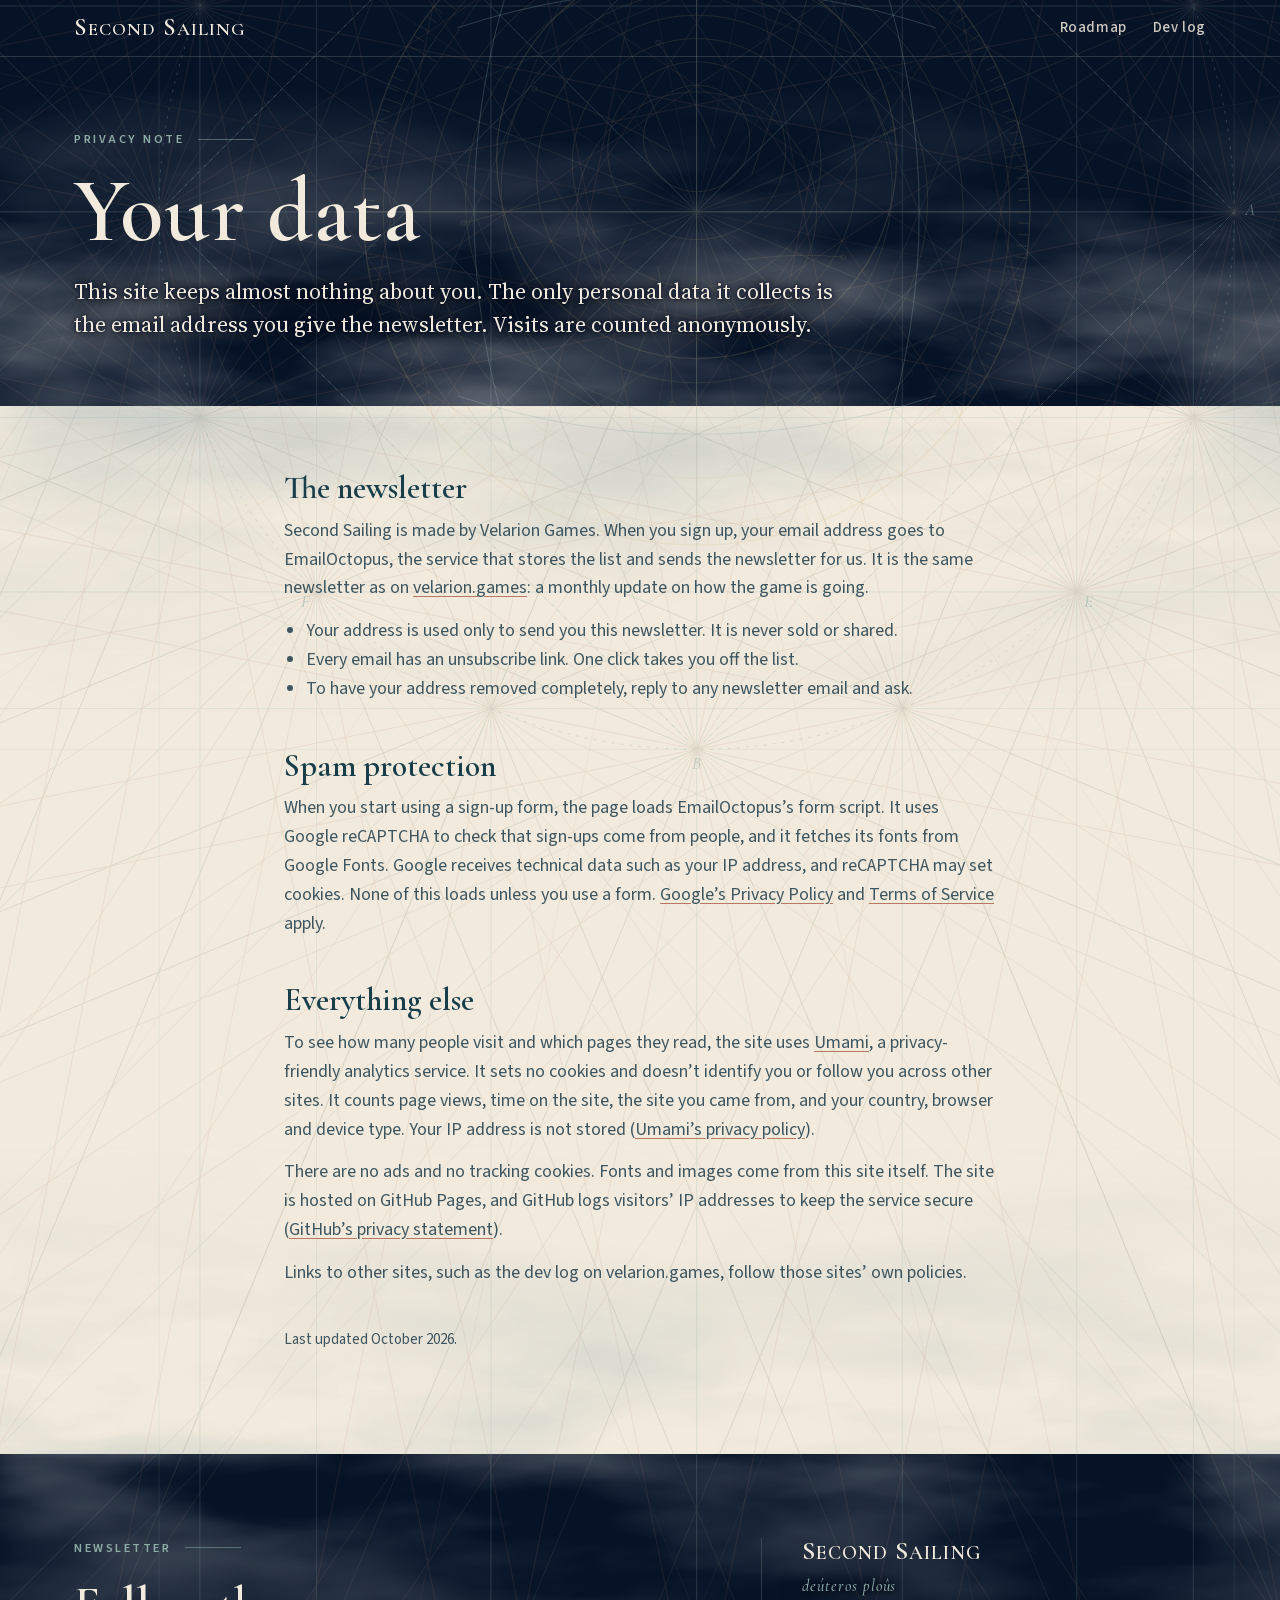
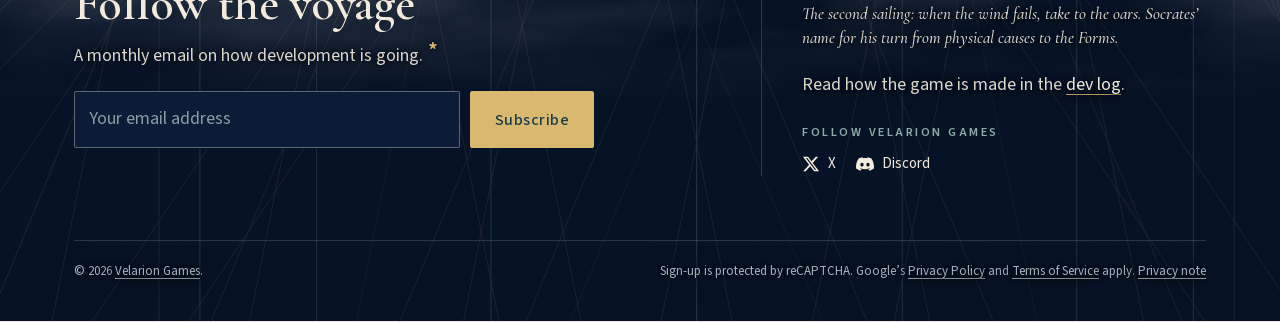
==== privacy.html @ 7b46deca "Trial a near-black deep blue for the dark grounds" ====
<!doctype html>
<html lang="en">
<head>
<meta charset="utf-8">
<meta name="viewport" content="width=device-width,initial-scale=1,viewport-fit=cover">
<title>Privacy · Second Sailing</title>
<meta name="description" content="What the Second Sailing website stores about you: the email address you give the newsletter, and anonymous visit counts.">
<!-- unlisted until the title is final: remove this line to let search engines index the site -->
<meta name="robots" content="noindex">
<meta name="theme-color" content="#061327">
<link rel="canonical" href="https://secondsailinggame.com/privacy.html">
<link rel="icon" href="assets/img/favicon.svg" type="image/svg+xml">
<link rel="icon" href="assets/img/favicon-32.png" sizes="32x32" type="image/png">
<link rel="apple-touch-icon" href="assets/img/apple-touch-icon.png">
<meta property="og:type" content="website">
<meta property="og:site_name" content="Second Sailing">
<meta property="og:url" content="https://secondsailinggame.com/privacy.html">
<meta property="og:title" content="Privacy · Second Sailing, a peaceful island empire builder game">
<meta property="og:description" content="What the Second Sailing website stores about you.">
<meta property="og:image" content="https://secondsailinggame.com/assets/img/og-card.png?v=2">
<meta property="og:image:width" content="1200">
<meta property="og:image:height" content="630">
<meta property="og:image:alt" content="Second Sailing, a peaceful island empire builder game, by Velarion Games">
<meta name="twitter:card" content="summary_large_image">
<meta name="twitter:site" content="@VelarionGames">
<link rel="preload" href="assets/fonts/cormorant-garamond.woff2" as="font" type="font/woff2" crossorigin>
<link rel="preload" href="assets/fonts/source-sans-3.woff2" as="font" type="font/woff2" crossorigin>
<link rel="stylesheet" href="assets/css/site.css">
<link rel="stylesheet" href="assets/css/page.css">
<script src="assets/js/chart.js" defer></script>
<script src="assets/js/diag.js" defer></script>
<script src="assets/js/newsletter.js" defer></script>
<!-- visitor stats: Umami, cookieless; see privacy.html -->
<script defer src="https://cloud.umami.is/script.js" data-website-id="c19581eb-c66b-4b30-b1ee-69ed02905c72" data-domains="secondsailinggame.com"></script>
</head>
<body>
<a class="skip" href="#note">Skip to content</a>

<header class="dark">
  <div class="mist" aria-hidden="true"><i class="a"></i><i class="b"></i></div>
  <div class="nav"><div class="in">
    <a class="wordmark caps" href="./" aria-label="Second Sailing">S<i>econd</i> S<i>ailing</i></a>
    <nav aria-label="Main"><a href="roadmap.html">Roadmap</a><a href="https://velarion.games/devlog/index.html" target="_blank" rel="noopener">Dev log</a></nav>
  </div></div>
  <div class="head"><div class="in">
    <div class="label">Privacy note</div>
    <h1 id="top">Your data</h1>
    <p>This site keeps almost nothing about you. The only personal data it collects is the email address you give the newsletter. Visits are counted anonymously.</p>
  </div></div>
</header>

<main class="prose page-body" id="note" tabindex="-1">
  <div class="mist haze" aria-hidden="true"><i class="a"></i><i class="b"></i></div>
  <div class="in">
    <h2>The newsletter</h2>
    <p>Second Sailing is made by Velarion Games. When you sign up, your email address goes to EmailOctopus, the service that stores the list and sends the newsletter for us. It is the same newsletter as on <a href="https://velarion.games/" target="_blank" rel="noopener">velarion.games</a>: a monthly update on how the game is going.</p>
    <ul>
      <li>Your address is used only to send you this newsletter. It is never sold or shared.</li>
      <li>Every email has an unsubscribe link. One click takes you off the list.</li>
      <li>To have your address removed completely, reply to any newsletter email and ask.</li>
    </ul>

    <h2>Spam protection</h2>
    <p>When you start using a sign-up form, the page loads EmailOctopus’s form script. It uses Google reCAPTCHA to check that sign-ups come from people, and it fetches its fonts from Google Fonts. Google receives technical data such as your IP address, and reCAPTCHA may set cookies. None of this loads unless you use a form. <a href="https://policies.google.com/privacy" target="_blank" rel="noopener">Google’s Privacy Policy</a> and <a href="https://policies.google.com/terms" target="_blank" rel="noopener">Terms of Service</a> apply.</p>

    <h2>Everything else</h2>
    <p>To see how many people visit and which pages they read, the site uses <a href="https://umami.is/" target="_blank" rel="noopener">Umami</a>, a privacy-friendly analytics service. It sets no cookies and doesn’t identify you or follow you across other sites. It counts page views, time on the site, the site you came from, and your country, browser and device type. Your IP address is not stored (<a href="https://umami.is/privacy" target="_blank" rel="noopener">Umami’s privacy policy</a>).</p>
    <p>There are no ads and no tracking cookies. Fonts and images come from this site itself. The site is hosted on GitHub Pages, and GitHub logs visitors’ IP addresses to keep the service secure (<a href="https://docs.github.com/en/site-policy/privacy-policies/github-general-privacy-statement" target="_blank" rel="noopener">GitHub’s privacy statement</a>).</p>
    <p>Links to other sites, such as the dev log on velarion.games, follow those sites’ own policies.</p>

    <p class="updated">Last updated October 2026.</p>
  </div>
</main>

<footer class="foot dark" id="newsletter">
  <div class="mist" aria-hidden="true"><i class="a"></i><i class="b"></i></div>
  <div class="in">
    <div class="cols">
      <div>
        <div class="label">Newsletter</div>
        <h2>Follow the voyage</h2>
        <p>A monthly email on how development is going.<a class="star" href="privacy.html" aria-label="Privacy note">*</a></p>
        <form class="signup" id="nl" aria-describedby="nl-msg">
          <label class="vh" for="nl-email">Email address</label>
          <input id="nl-email" name="email" type="email" autocomplete="email" placeholder="Your email address" required>
          <button class="btn" type="submit">Subscribe</button>
        </form>
        <small class="signup-msg" id="nl-msg" role="status"></small>
      </div>
      <div class="studio" id="devlog">
        <div class="wm caps">S<i>econd</i> S<i>ailing</i></div>
        <p class="gloss"><b lang="grc-Latn">deúteros ploûs</b>The second sailing: when the wind fails, take to the oars. Socrates’ name for his turn from physical causes to the Forms.</p>
        <p>Read how the game is made in the <a href="https://velarion.games/devlog/index.html" target="_blank" rel="noopener">dev log</a>.</p>
        <div class="social">
          <span>Follow Velarion Games</span>
          <a href="https://x.com/VelarionGames" target="_blank" rel="noopener" aria-label="Velarion Games on X"><svg viewBox="0 0 24 24" aria-hidden="true"><path fill="currentColor" d="M18.244 2.25h3.308l-7.227 8.26 8.502 11.24H16.17l-5.214-6.817L4.99 21.75H1.68l7.73-8.835L1.254 2.25H8.08l4.713 6.231zm-1.161 17.52h1.833L7.084 4.126H5.117z"/></svg>X</a>
          <a href="https://discord.gg/VWsafFcXDW" target="_blank" rel="noopener" aria-label="Velarion Games on Discord"><svg viewBox="0 0 126.644 96" aria-hidden="true"><path fill="currentColor" d="M81.15,0c-1.2376,2.1973-2.3489,4.4704-3.3591,6.794-9.5975-1.4396-19.3718-1.4396-28.9945,0-.985-2.3236-2.1216-4.5967-3.3591-6.794-9.0166,1.5407-17.8059,4.2431-26.1405,8.0568C2.779,32.5304-1.6914,56.3725.5312,79.8863c9.6732,7.1476,20.5083,12.603,32.0505,16.0884,2.6014-3.4854,4.8998-7.1981,6.8698-11.0623-3.738-1.3891-7.3497-3.1318-10.8098-5.1523.9092-.6567,1.7932-1.3386,2.6519-1.9953,20.281,9.547,43.7696,9.547,64.0758,0,.8587.7072,1.7427,1.3891,2.6519,1.9953-3.4601,2.0457-7.0718,3.7632-10.835,5.1776,1.97,3.8642,4.2683,7.5769,6.8698,11.0623,11.5419-3.4854,22.3769-8.9156,32.0509-16.0631,2.626-27.2771-4.496-50.9172-18.817-71.8548C98.9811,4.2684,90.1918,1.5659,81.1752.0505l-.0252-.0505ZM42.2802,65.4144c-6.2383,0-11.4159-5.6575-11.4159-12.6535s4.9755-12.6788,11.3907-12.6788,11.5169,5.708,11.4159,12.6788c-.101,6.9708-5.026,12.6535-11.3907,12.6535ZM84.3576,65.4144c-6.2637,0-11.3907-5.6575-11.3907-12.6535s4.9755-12.6788,11.3907-12.6788,11.4917,5.708,11.3906,12.6788c-.101,6.9708-5.026,12.6535-11.3906,12.6535Z"/></svg>Discord</a>
        </div>
      </div>
    </div>
    <div class="legal">
      <span>© 2026 <a href="https://velarion.games/" target="_blank" rel="noopener">Velarion Games</a>.</span>
      <span>Sign-up is protected by reCAPTCHA. Google’s <a href="https://policies.google.com/privacy" target="_blank" rel="noopener">Privacy Policy</a> and <a href="https://policies.google.com/terms" target="_blank" rel="noopener">Terms of Service</a> apply. <a href="privacy.html">Privacy note</a></span>
    </div>
  </div>
</footer>
</body>
</html>
---- assets/css/site.css ----
/* Shared chrome for every page: tokens, type, nav, buttons, labels, newsletter,
   footer, rhumb lines, chart marks, sea mist, cursor and scrollbar.
   Palette: GDD Art Style "sea, stone and first light". */

@font-face{font-family:"Cormorant Garamond";font-style:normal;font-weight:500 600;font-display:swap;src:url("../fonts/cormorant-garamond.woff2") format("woff2")}
@font-face{font-family:"Cormorant Garamond";font-style:italic;font-weight:500;font-display:swap;src:url("../fonts/cormorant-garamond-italic.woff2") format("woff2")}
@font-face{font-family:"Source Sans 3";font-style:normal;font-weight:400 600;font-display:swap;src:url("../fonts/source-sans-3.woff2") format("woff2")}
@font-face{font-family:"Source Serif 4";font-style:normal;font-weight:400;font-display:swap;src:url("../fonts/source-serif-4.woff2") format("woff2")}

:root{
  --adriatic:#173E4A;   /* sea, ink on light */
  --ground:#061327;     /* dark grounds: near-black deep-sea blue (trial 2026-11-11) */
  --limestone:#D8CDB7;  /* warm structural neutral */
  --linen:#F2EBDD;      /* light surfaces, lettering over the sea */
  --olive:#69765C;      /* quiet life: rules and marks */
  --mist:#8EACA6;       /* bridge between blue and light */
  --clay:#B77962;       /* warmth */
  --light:#D9B86F;      /* first light, used sparingly */
  /* derived */
  --adriatic-deep:#0b1d36; --linen-mute:#c9c4b6; --ink-2:#3d5560; --rule-light:#cfc4ad; --rule-dark:rgba(242,235,221,.16);
  /* text tints that keep WCAG AA (4.5:1) for small text */
  --olive-ink:#4f5a45;  /* olive text on linen and limestone */
  --clay-ink:#7a4433;   /* clay text on linen and limestone */
  --quiet:#a3b3b6;      /* quiet text on the sea */
  --f-title:"Cormorant Garamond","Cormorant",Garamond,"Times New Roman",serif;
  --f-body:"Source Sans 3","Segoe UI",system-ui,sans-serif;
  --f-read:"Source Serif 4","Source Serif Pro",Georgia,serif;
  color-scheme:light;
}
*{box-sizing:border-box}
html{scroll-behavior:smooth;scroll-padding-top:calc(64px + env(safe-area-inset-top,0px))}
body{margin:0;background:var(--linen);color:var(--adriatic);font-family:var(--f-body);font-size:18px;line-height:1.6;-webkit-font-smoothing:antialiased;overflow-x:clip}
body::before{content:"";position:fixed;inset:0 0 auto;height:env(safe-area-inset-top,0px);z-index:11;background:var(--ground)}
img,video{max-width:100%;display:block}
.in{max-width:1180px;margin:0 auto;padding-left:max(24px,env(safe-area-inset-left,0px));padding-right:max(24px,env(safe-area-inset-right,0px))}
.dark{background:var(--ground);color:var(--linen)}
.caps{text-transform:uppercase}
.caps i{font-style:normal;font-size:.76em}
a{color:inherit}
.vh{position:absolute!important;width:1px;height:1px;padding:0;margin:-1px;overflow:hidden;clip:rect(0 0 0 0);white-space:nowrap;border:0}

/* focus: first light on the sea, Deep Adriatic on the light grounds */
a:focus-visible,button:focus-visible,input:focus-visible{outline:2px solid var(--adriatic);outline-offset:3px}
.dark a:focus-visible,.dark button:focus-visible,.dark input:focus-visible,.nav a:focus-visible{outline-color:var(--light)}
.skip{position:fixed;left:16px;top:-60px;z-index:20;padding:10px 16px;background:var(--linen);color:var(--adriatic);font-weight:600;text-decoration:none;border-radius:2px}
.skip:focus{top:calc(12px + env(safe-area-inset-top,0px))}

/* header */
.nav{position:fixed;inset:0 0 auto 0;z-index:10;padding-top:env(safe-area-inset-top,0px);color:var(--linen);border-bottom:1px solid transparent;transition:background .3s,border-color .3s}
.nav.solid{background:var(--ground);border-bottom-color:var(--rule-dark)}
.nav .in{display:flex;justify-content:space-between;align-items:center;gap:16px;padding-block:16px}
.wordmark{font:600 24px/1 var(--f-title);letter-spacing:.04em;text-decoration:none;white-space:nowrap}
.nav nav{display:flex;gap:26px;font-size:15px;font-weight:500;letter-spacing:.04em}
.nav nav a{text-decoration:none;opacity:.85;white-space:nowrap}
.nav nav a:hover,.nav nav a:focus-visible,.nav nav a[aria-current]{opacity:1;text-decoration:underline;text-underline-offset:5px;text-decoration-color:var(--light)}
@media (max-width:520px){.wordmark{font-size:20px}.nav nav{gap:16px;font-size:14px}}

/* buttons */
.btn{display:inline-flex;align-items:center;gap:10px;padding:13px 24px;font:500 16px var(--f-body);letter-spacing:.03em;text-decoration:none;border-radius:2px;cursor:pointer;border:1px solid;transition:background .2s,color .2s}
.btn[disabled]{opacity:.6;cursor:progress}

.label{display:flex;align-items:center;gap:14px;font-size:12.5px;letter-spacing:.2em;text-transform:uppercase;font-weight:600;color:var(--olive-ink);margin-bottom:20px}
.label::after{content:"";height:1px;width:56px;background:currentColor;opacity:.5}
.dark .label{color:var(--mist)}

/* newsletter forms (hero and footer) */
.signup{display:flex;gap:10px;flex-wrap:wrap;max-width:520px;margin:0}
.signup input{flex:1 1 220px;min-width:0;padding:13px 14px;border:1px solid rgba(242,235,221,.35);background:var(--adriatic-deep);color:var(--linen);font:inherit;border-radius:2px}
.signup input::placeholder{color:#8a9da2}
.signup input:focus{outline:2px solid var(--light);outline-offset:1px}
.signup .btn{background:var(--light);color:var(--adriatic);border-color:var(--light)}
.signup .btn:hover{background:#e5c886}
.signup-msg{display:block;margin-top:10px;color:var(--linen-mute);font-size:14px}
.signup-msg:empty{display:none}
.signup-msg.ok{color:var(--linen);font-size:16px}
.signup-msg.err{color:#f0c9b9}
/* the asterisk after the newsletter line leads to the privacy note */
.star{display:inline-block;margin-left:2px;padding:0 3px;color:var(--light);font-weight:600;text-decoration:none;position:relative;top:-.2em;font-size:1.25em;line-height:1}
.star:hover{color:var(--linen)}
.signup.done{display:none}
/* the EmailOctopus form that does the sending; kept off screen, see newsletter.js */
.eo-bridge{position:absolute;left:-10000px;top:auto;width:400px;height:auto;overflow:hidden}

/* footer */
.foot{position:relative;padding-block:84px 40px}
.foot>.in{position:relative;z-index:2}
.foot .cols{display:grid;grid-template-columns:minmax(0,7fr) minmax(0,5fr);gap:64px}
.foot h2{font:600 clamp(34px,4vw,48px)/1.1 var(--f-title);margin:0 0 12px}
.foot p{margin:0 0 20px;max-width:32em;color:#dcd6c8}
.studio{border-left:1px solid var(--rule-dark);padding-left:40px}
.studio .wm{font:600 26px/1 var(--f-title);letter-spacing:.04em;margin-bottom:14px}
.studio a{color:var(--linen);text-decoration-color:var(--light);text-underline-offset:4px}
.gloss{font:500 italic 17px/1.45 var(--f-title);color:var(--linen-mute);margin:0 0 4px}
.gloss b{font:500 italic 16px/1 var(--f-title);letter-spacing:.06em;color:var(--mist);display:block;margin-bottom:8px}
.social{display:flex;flex-wrap:wrap;align-items:center;gap:10px 20px;margin-top:22px;font-size:15px;color:var(--linen-mute)}
.social span{flex-basis:100%;font-size:12.5px;letter-spacing:.2em;text-transform:uppercase;font-weight:600;color:var(--mist)}
.social a{display:inline-flex;align-items:center;gap:8px;color:var(--linen);text-decoration:none}
.social a:hover{text-decoration:underline;text-decoration-color:var(--light);text-underline-offset:4px}
.social svg{width:18px;height:18px}
.legal{display:flex;justify-content:space-between;flex-wrap:wrap;gap:10px 24px;margin-top:64px;padding-top:20px;border-top:1px solid var(--rule-dark);font-size:13px;color:var(--quiet)}
.legal a{color:var(--quiet);text-underline-offset:3px}
.legal a:hover{color:var(--linen)}
@media (max-width:780px){
  .foot .cols{grid-template-columns:1fr;gap:28px}
  .studio{border-left:0;padding-left:0;border-top:1px solid var(--rule-dark);padding-top:28px}
}

/* rhumb lines: one portolan-style web behind the whole page, scrolls with it.
   Sits above section grounds (z 1) and below section content (z 2). */
.rhumbs{position:absolute;top:0;left:0;width:100%;z-index:1;pointer-events:none;overflow:hidden;opacity:.2}
.rhumbs line{stroke-width:1;vector-effect:non-scaling-stroke;fill:none}
.rhumbs .wm{stroke:var(--mist);stroke-opacity:.6}   /* main winds */
.rhumbs .wh{stroke:var(--olive);stroke-opacity:.5}  /* half winds */
.rhumbs .wq{stroke:var(--clay);stroke-opacity:.38}  /* quarter winds */
.rhumbs circle{fill:var(--mist);fill-opacity:.7}
.rhumbs.draw line{stroke-dasharray:1;stroke-dashoffset:1;animation:rh-draw 2.4s cubic-bezier(.2,.6,.3,1) forwards}
.rhumbs.draw .wh{animation-delay:.25s}
.rhumbs.draw .wq{animation-delay:.5s}
@keyframes rh-draw{to{stroke-dashoffset:0}}

/* chart marks: a slow astrolabe behind the title, and Euclid-style construction
   marks on the rhumb roses. Own layer so the rhumb opacity stays the single knob. */
.marks{position:absolute;top:0;left:0;width:100%;z-index:1;pointer-events:none;overflow:hidden}
.marks .astro *{fill:none;stroke:var(--light);vector-effect:non-scaling-stroke}
.marks .astro{opacity:.16}
.marks .astro .fine{stroke-width:.75}
.marks .astro .bold{stroke-width:1.25}
.marks .rete{animation:astro-turn 480s steps(7200) infinite}  /* 15 steps a second: no repaint every frame */
@keyframes astro-turn{to{transform:rotate(360deg)}}
.marks .geo{fill:none;stroke:var(--mist);stroke-width:1;vector-effect:non-scaling-stroke;opacity:.28}
.marks .geo.dash{stroke-dasharray:3 6}
.marks text{font:500 italic 17px var(--f-title);fill:var(--mist);opacity:.5}

/* sea mist: tileable fractal-noise banks that drift sideways, low over the water.
   Each bank is wider than the screen by one tile and slides one tile, so the loop is seamless. */
.mist{position:absolute;inset:0;z-index:1;pointer-events:none;overflow:hidden}
.mist i{position:absolute;top:0;bottom:0;left:0;width:calc(100% + 1200px);background-repeat:repeat;will-change:transform}
.mist .a{background-image:url("data:image/svg+xml,%3Csvg xmlns='http://www.w3.org/2000/svg' width='1200' height='600'%3E%3Cfilter id='f' x='0' y='0' width='100%25' height='100%25'%3E%3CfeTurbulence type='fractalNoise' baseFrequency='0.0025 0.009' numOctaves='4' seed='3' stitchTiles='stitch'/%3E%3CfeColorMatrix values='0 0 0 0 .95 0 0 0 0 .92 0 0 0 0 .87 1.9 0 0 0 -0.78'/%3E%3C/filter%3E%3Crect width='100%25' height='100%25' filter='url(%23f)'/%3E%3C/svg%3E");opacity:.5;animation:mist-drift 140s linear infinite}
.mist .b{background-image:url("data:image/svg+xml,%3Csvg xmlns='http://www.w3.org/2000/svg' width='1200' height='600'%3E%3Cfilter id='f' x='0' y='0' width='100%25' height='100%25'%3E%3CfeTurbulence type='fractalNoise' baseFrequency='0.004 0.014' numOctaves='4' seed='11' stitchTiles='stitch'/%3E%3CfeColorMatrix values='0 0 0 0 .95 0 0 0 0 .92 0 0 0 0 .87 1.7 0 0 0 -0.72'/%3E%3C/filter%3E%3Crect width='100%25' height='100%25' filter='url(%23f)'/%3E%3C/svg%3E");opacity:.35;animation:mist-drift 90s linear infinite reverse}
@keyframes mist-drift{to{transform:translateX(-1200px)}}
.foot>.mist{-webkit-mask-image:linear-gradient(to bottom,#000 0%,transparent 55%);mask-image:linear-gradient(to bottom,#000 0%,transparent 55%)}
.foot>.mist .a{opacity:.35}.foot>.mist .b{opacity:.22}
/* haze on the light grounds: the same drifting banks in a cool blue-gray */
.mist.haze .a{background-image:url("data:image/svg+xml,%3Csvg xmlns='http://www.w3.org/2000/svg' width='1200' height='600'%3E%3Cfilter id='f' x='0' y='0' width='100%25' height='100%25'%3E%3CfeTurbulence type='fractalNoise' baseFrequency='0.0025 0.009' numOctaves='4' seed='5' stitchTiles='stitch'/%3E%3CfeColorMatrix values='0 0 0 0 0.27 0 0 0 0 0.36 0 0 0 0 0.4 1.9 0 0 0 -0.8'/%3E%3C/filter%3E%3Crect width='100%25' height='100%25' filter='url(%23f)'/%3E%3C/svg%3E");opacity:.36}
.mist.haze .b{background-image:url("data:image/svg+xml,%3Csvg xmlns='http://www.w3.org/2000/svg' width='1200' height='600'%3E%3Cfilter id='f' x='0' y='0' width='100%25' height='100%25'%3E%3CfeTurbulence type='fractalNoise' baseFrequency='0.004 0.014' numOctaves='4' seed='13' stitchTiles='stitch'/%3E%3CfeColorMatrix values='0 0 0 0 0.27 0 0 0 0 0.36 0 0 0 0 0.4 1.7 0 0 0 -0.74'/%3E%3C/filter%3E%3Crect width='100%25' height='100%25' filter='url(%23f)'/%3E%3C/svg%3E");opacity:.26}

/* cursor: a compass needle (tip is the hotspot); over links and buttons it becomes a small wind rose */
html{cursor:url("data:image/svg+xml,%3Csvg xmlns='http://www.w3.org/2000/svg' width='32' height='32' viewBox='0 0 32 32'%3E%3Cpath d='M3 3L15.5 8.5L8.5 15.5Z' fill='none' stroke='%23F2EBDD' stroke-opacity='.7' stroke-width='3' stroke-linejoin='round'/%3E%3Cpath d='M15.5 8.5L23 23L8.5 15.5Z' fill='none' stroke='%23F2EBDD' stroke-opacity='.7' stroke-width='3' stroke-linejoin='round'/%3E%3Cpath d='M3 3L15.5 8.5L8.5 15.5Z' fill='%23B77962' stroke='%23173E4A' stroke-width='1.2' stroke-linejoin='round'/%3E%3Cpath d='M15.5 8.5L23 23L8.5 15.5Z' fill='%23F2EBDD' stroke='%23173E4A' stroke-width='1.2' stroke-linejoin='round'/%3E%3Ccircle cx='12' cy='12' r='2' fill='%23D9B86F' stroke='%23173E4A' stroke-width='1'/%3E%3C/svg%3E") 3 3,auto}
a,button,.btn,summary,label[for]{cursor:url("data:image/svg+xml,%3Csvg xmlns='http://www.w3.org/2000/svg' width='32' height='32' viewBox='0 0 32 32'%3E%3Cpath d='M16.0 3.0 L18.0 11.2 L22.0 10.0 L20.8 14.0 L29.0 16.0 L20.8 18.0 L22.0 22.0 L18.0 20.8 L16.0 29.0 L14.0 20.8 L10.0 22.0 L11.2 18.0 L3.0 16.0 L11.2 14.0 L10.0 10.0 L14.0 11.2Z' fill='none' stroke='%23F2EBDD' stroke-opacity='.7' stroke-width='3' stroke-linejoin='round'/%3E%3Cpath d='M16.0 3.0 L18.0 11.2 L22.0 10.0 L20.8 14.0 L29.0 16.0 L20.8 18.0 L22.0 22.0 L18.0 20.8 L16.0 29.0 L14.0 20.8 L10.0 22.0 L11.2 18.0 L3.0 16.0 L11.2 14.0 L10.0 10.0 L14.0 11.2Z' fill='%23D9B86F' stroke='%23173E4A' stroke-width='1.2' stroke-linejoin='round'/%3E%3Ccircle cx='16' cy='16' r='2.4' fill='%23F2EBDD' stroke='%23173E4A' stroke-width='1'/%3E%3C/svg%3E") 16 16,pointer}
input,textarea{cursor:text}

/* scrollbar: a Deep Adriatic track ticked like a chart's scale bar, with a First light thumb.
   WebKit/Blink use the pseudo-elements; Firefox (no ::-webkit-scrollbar) gets the standard colours. */
::-webkit-scrollbar{width:13px;height:13px}
::-webkit-scrollbar-track{background:var(--adriatic-deep) repeating-linear-gradient(to bottom,transparent 0 47px,rgba(242,235,221,.22) 47px 48px,transparent 48px 96px,rgba(217,184,111,.35) 96px 97px);border-left:1px solid rgba(242,235,221,.12)}
::-webkit-scrollbar-thumb{background:linear-gradient(to right,#e7cf96,var(--light) 45%,#b8975a);border:3px solid var(--adriatic-deep);border-radius:7px;min-height:48px}
::-webkit-scrollbar-thumb:hover{background:linear-gradient(to right,#f3e2b6,#e5c886 45%,#c9a868)}
::-webkit-scrollbar-thumb:active{background:var(--linen)}
::-webkit-scrollbar-corner{background:var(--adriatic-deep)}
@supports not selector(::-webkit-scrollbar){html{scrollbar-color:var(--light) var(--adriatic-deep);scrollbar-width:auto}}

/* phones and tablets: the mist holds still. Drifting banks under a fade mask make the
   browser redraw every bank offscreen on every frame, which mobile GPUs can't keep up with;
   still banks are drawn once. */
@media (max-width:780px),(pointer:coarse){
  .mist .a,.mist .b,.hero .chart-mist i{animation:none;will-change:auto}
  /* the same tiles pre-rendered to images (img/mist/, rendered from the SVGs above), so phones
     don't compute the noise filter as each section scrolls in */
  .mist .a{background-image:url("../img/mist/mist-a.webp");background-size:1200px 600px}
  .mist .b{background-image:url("../img/mist/mist-b.webp");background-size:1200px 600px}
  .mist.haze .a{background-image:url("../img/mist/haze-a.webp")}
  .mist.haze .b{background-image:url("../img/mist/haze-b.webp")}
}

/* reduced motion: no drift, no drawing, no turning, no smooth scroll */
@media (prefers-reduced-motion:reduce){
  *{transition:none!important}
  html{scroll-behavior:auto}
  .mist i{animation:none}
  .rhumbs.draw line{animation:none;stroke-dashoffset:0}
  .marks .rete{animation:none}
}

/* small text over the drifting mist: a soft halo of sea keeps it at WCAG AA
   wherever a bright bank passes behind it */
.halo,.dark .signup-msg,.legal,.foot p{text-shadow:0 0 2px var(--ground),0 0 6px var(--ground),0 0 14px var(--ground),0 0 24px rgba(6,19,39,.85)}
---- assets/css/page.css ----
/* Inner pages (roadmap, privacy): a Deep Adriatic header band with the nav,
   the page title and a short standfirst, then the page body on Sail linen. */

header.dark{position:relative}
header>.mist{-webkit-mask-image:linear-gradient(to top,#000 0%,#000 22%,transparent 80%);mask-image:linear-gradient(to top,#000 0%,#000 22%,transparent 80%)}
header.dark{padding-top:calc(57px + env(safe-area-inset-top,0px))}
@media (max-width:520px){header.dark{padding-top:calc(55px + env(safe-area-inset-top,0px))}}
.nav>.in,.head>.in,.page-body>.in{position:relative;z-index:2}
.nav:not(.solid){border-bottom-color:var(--rule-dark)}

.head .in{padding-block:72px 64px;display:grid;gap:18px}
.head .label{margin:0}
.head h1{font:600 clamp(48px,7vw,96px)/1 var(--f-title);margin:0;letter-spacing:.01em}
.head p{font:400 clamp(19px,1.7vw,22px)/1.55 var(--f-read);margin:0;max-width:36em;color:var(--linen)}
.legend{display:flex;flex-wrap:wrap;gap:8px 28px;margin-top:10px;font-size:14px;color:var(--linen)}
.legend span{display:inline-flex;align-items:center;gap:10px}
.legend svg{width:34px;height:10px}

.page-body{position:relative}
.page-body>.mist{-webkit-mask-image:linear-gradient(to bottom,#000 0%,transparent 30%,transparent 70%,#000 100%);mask-image:linear-gradient(to bottom,#000 0%,transparent 30%,transparent 70%,#000 100%)}
@media (max-width:720px){.head .in{padding-block:48px 44px}}

/* plain reading text */
.prose{padding-block:64px 88px}
.prose .in{max-width:760px}
.prose h2{font:600 clamp(26px,2.6vw,32px)/1.15 var(--f-title);margin:44px 0 10px}
.prose h2:first-child{margin-top:0}
.prose p,.prose li{color:var(--ink-2)}
.prose p{margin:0 0 14px}
.prose ul{margin:0 0 14px;padding-left:22px}
.prose a{text-underline-offset:3px;text-decoration-color:var(--clay)}
.prose .updated{font-size:15px;margin-top:40px}
.head p,.legend{text-shadow:0 0 2px var(--ground),0 0 6px var(--ground),0 0 14px var(--ground),0 0 24px rgba(6,19,39,.85)}
header>.mist{opacity:.8}
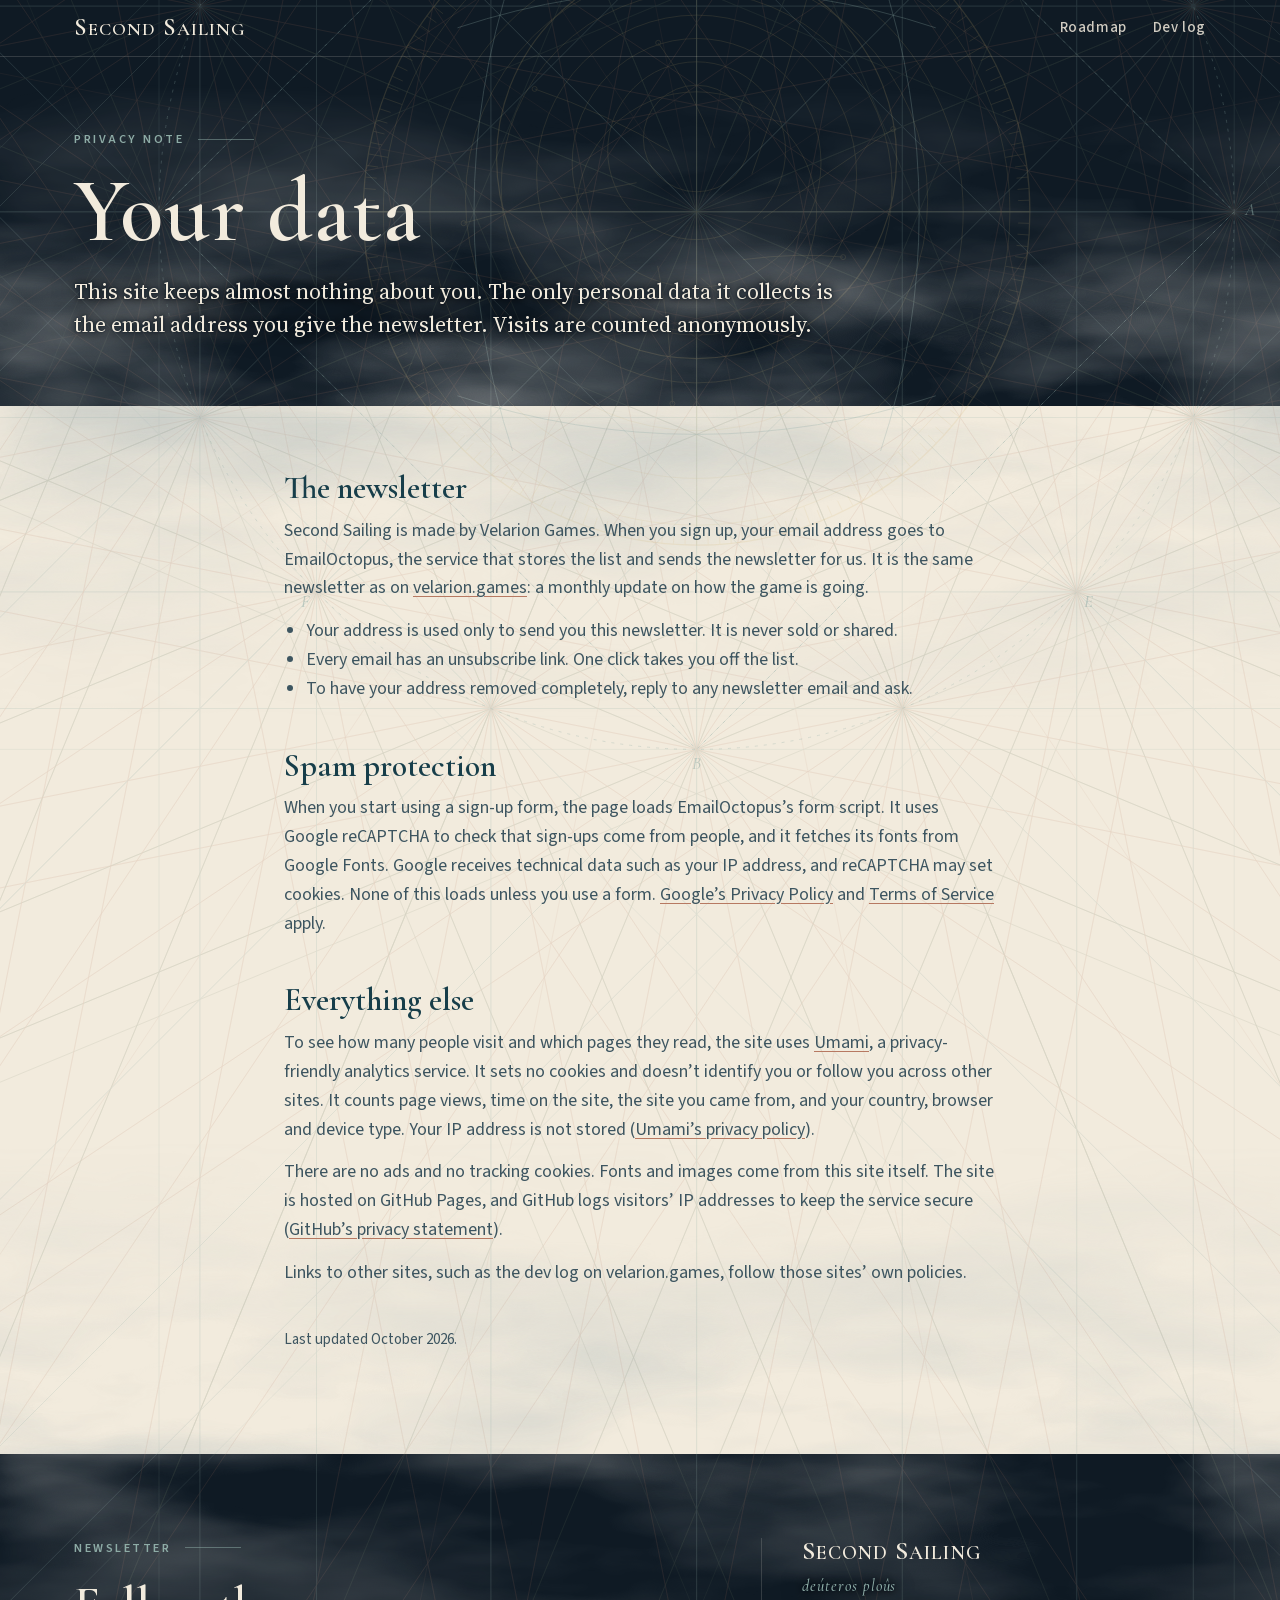
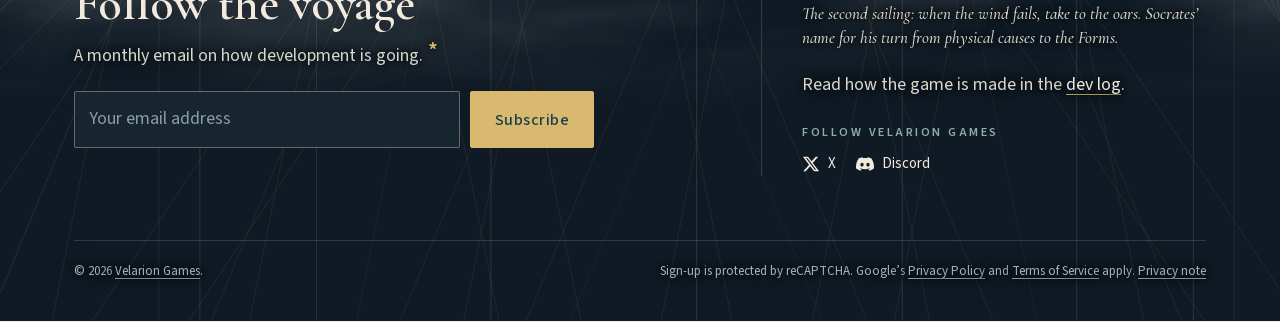
==== commit ae6998bf: "Shift the dark ground toward grey-blue" ====
--- a/privacy.html
+++ b/privacy.html
@@ -7,7 +7,7 @@
 <meta name="description" content="What the Second Sailing website stores about you: the email address you give the newsletter, and anonymous visit counts.">
 <!-- unlisted until the title is final: remove this line to let search engines index the site -->
 <meta name="robots" content="noindex">
-<meta name="theme-color" content="#061327">
+<meta name="theme-color" content="#0f1a24">
 <link rel="canonical" href="https://secondsailinggame.com/privacy.html">
 <link rel="icon" href="assets/img/favicon.svg" type="image/svg+xml">
 <link rel="icon" href="assets/img/favicon-32.png" sizes="32x32" type="image/png">
--- a/assets/css/site.css
+++ b/assets/css/site.css
@@ -9,7 +9,7 @@
 
 :root{
   --adriatic:#173E4A;   /* sea, ink on light */
-  --ground:#061327;     /* dark grounds: near-black deep-sea blue (trial 2026-11-11) */
+  --ground:#0f1a24;     /* dark grounds: near-black deep-sea blue (trial 2026-11-11) */
   --limestone:#D8CDB7;  /* warm structural neutral */
   --linen:#F2EBDD;      /* light surfaces, lettering over the sea */
   --olive:#69765C;      /* quiet life: rules and marks */
@@ -17,7 +17,7 @@
   --clay:#B77962;       /* warmth */
   --light:#D9B86F;      /* first light, used sparingly */
   /* derived */
-  --adriatic-deep:#0b1d36; --linen-mute:#c9c4b6; --ink-2:#3d5560; --rule-light:#cfc4ad; --rule-dark:rgba(242,235,221,.16);
+  --adriatic-deep:#17252f; --linen-mute:#c9c4b6; --ink-2:#3d5560; --rule-light:#cfc4ad; --rule-dark:rgba(242,235,221,.16);
   /* text tints that keep WCAG AA (4.5:1) for small text */
   --olive-ink:#4f5a45;  /* olive text on linen and limestone */
   --clay-ink:#7a4433;   /* clay text on linen and limestone */
@@ -183,4 +183,4 @@
 
 /* small text over the drifting mist: a soft halo of sea keeps it at WCAG AA
    wherever a bright bank passes behind it */
-.halo,.dark .signup-msg,.legal,.foot p{text-shadow:0 0 2px var(--ground),0 0 6px var(--ground),0 0 14px var(--ground),0 0 24px rgba(6,19,39,.85)}
+.halo,.dark .signup-msg,.legal,.foot p{text-shadow:0 0 2px var(--ground),0 0 6px var(--ground),0 0 14px var(--ground),0 0 24px rgba(15,26,36,.85)}
--- a/assets/css/page.css
+++ b/assets/css/page.css
@@ -30,5 +30,5 @@
 .prose ul{margin:0 0 14px;padding-left:22px}
 .prose a{text-underline-offset:3px;text-decoration-color:var(--clay)}
 .prose .updated{font-size:15px;margin-top:40px}
-.head p,.legend{text-shadow:0 0 2px var(--ground),0 0 6px var(--ground),0 0 14px var(--ground),0 0 24px rgba(6,19,39,.85)}
+.head p,.legend{text-shadow:0 0 2px var(--ground),0 0 6px var(--ground),0 0 14px var(--ground),0 0 24px rgba(15,26,36,.85)}
 header>.mist{opacity:.8}
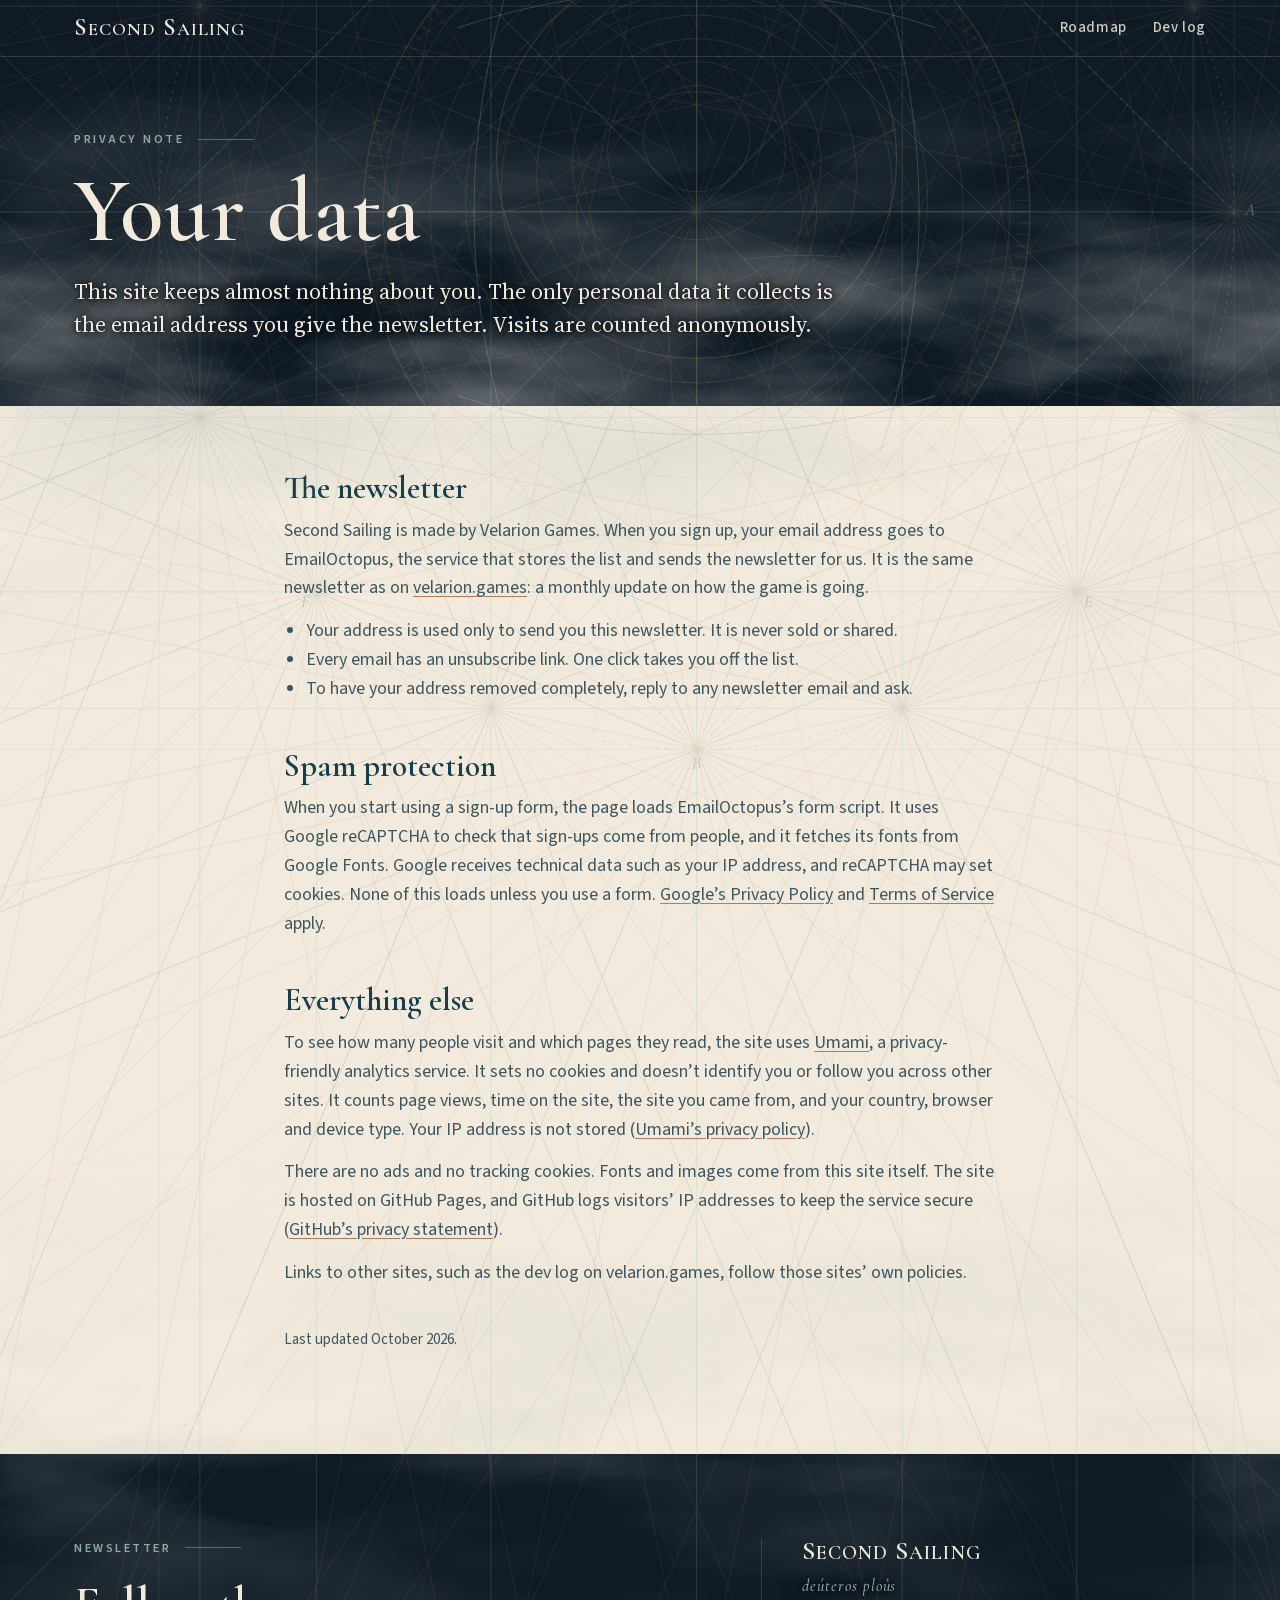
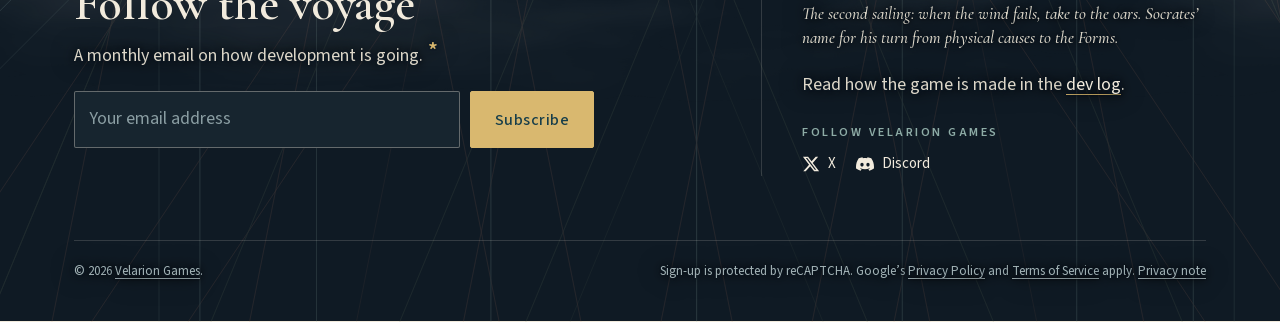
==== commit 331a8335: "Use the small capsule for social previews; drop the demo and Next Fest from the roadmap Co-Authored-" ====
--- a/privacy.html
+++ b/privacy.html
@@ -17,7 +17,7 @@
 <meta property="og:url" content="https://secondsailinggame.com/privacy.html">
 <meta property="og:title" content="Privacy · Second Sailing, a peaceful island empire builder game">
 <meta property="og:description" content="What the Second Sailing website stores about you.">
-<meta property="og:image" content="https://secondsailinggame.com/assets/img/og-card.png?v=2">
+<meta property="og:image" content="https://secondsailinggame.com/assets/img/og-card-capsule.jpg?v=3">
 <meta property="og:image:width" content="1200">
 <meta property="og:image:height" content="630">
 <meta property="og:image:alt" content="Second Sailing, a peaceful island empire builder game, by Velarion Games">
--- a/assets/css/site.css
+++ b/assets/css/site.css
@@ -133,7 +133,9 @@
 
 /* sea mist: tileable fractal-noise banks that drift sideways, low over the water.
    Each bank is wider than the screen by one tile and slides one tile, so the loop is seamless. */
-.mist{position:absolute;inset:0;z-index:1;pointer-events:none;overflow:hidden}
+/* --fog: one knob for how strong the mist is everywhere (1 = original) */
+:root{--fog:.5}
+.mist{position:absolute;inset:0;z-index:1;pointer-events:none;overflow:hidden;opacity:var(--fog)}
 .mist i{position:absolute;top:0;bottom:0;left:0;width:calc(100% + 1200px);background-repeat:repeat;will-change:transform}
 .mist .a{background-image:url("data:image/svg+xml,%3Csvg xmlns='http://www.w3.org/2000/svg' width='1200' height='600'%3E%3Cfilter id='f' x='0' y='0' width='100%25' height='100%25'%3E%3CfeTurbulence type='fractalNoise' baseFrequency='0.0025 0.009' numOctaves='4' seed='3' stitchTiles='stitch'/%3E%3CfeColorMatrix values='0 0 0 0 .95 0 0 0 0 .92 0 0 0 0 .87 1.9 0 0 0 -0.78'/%3E%3C/filter%3E%3Crect width='100%25' height='100%25' filter='url(%23f)'/%3E%3C/svg%3E");opacity:.5;animation:mist-drift 140s linear infinite}
 .mist .b{background-image:url("data:image/svg+xml,%3Csvg xmlns='http://www.w3.org/2000/svg' width='1200' height='600'%3E%3Cfilter id='f' x='0' y='0' width='100%25' height='100%25'%3E%3CfeTurbulence type='fractalNoise' baseFrequency='0.004 0.014' numOctaves='4' seed='11' stitchTiles='stitch'/%3E%3CfeColorMatrix values='0 0 0 0 .95 0 0 0 0 .92 0 0 0 0 .87 1.7 0 0 0 -0.72'/%3E%3C/filter%3E%3Crect width='100%25' height='100%25' filter='url(%23f)'/%3E%3C/svg%3E");opacity:.35;animation:mist-drift 90s linear infinite reverse}
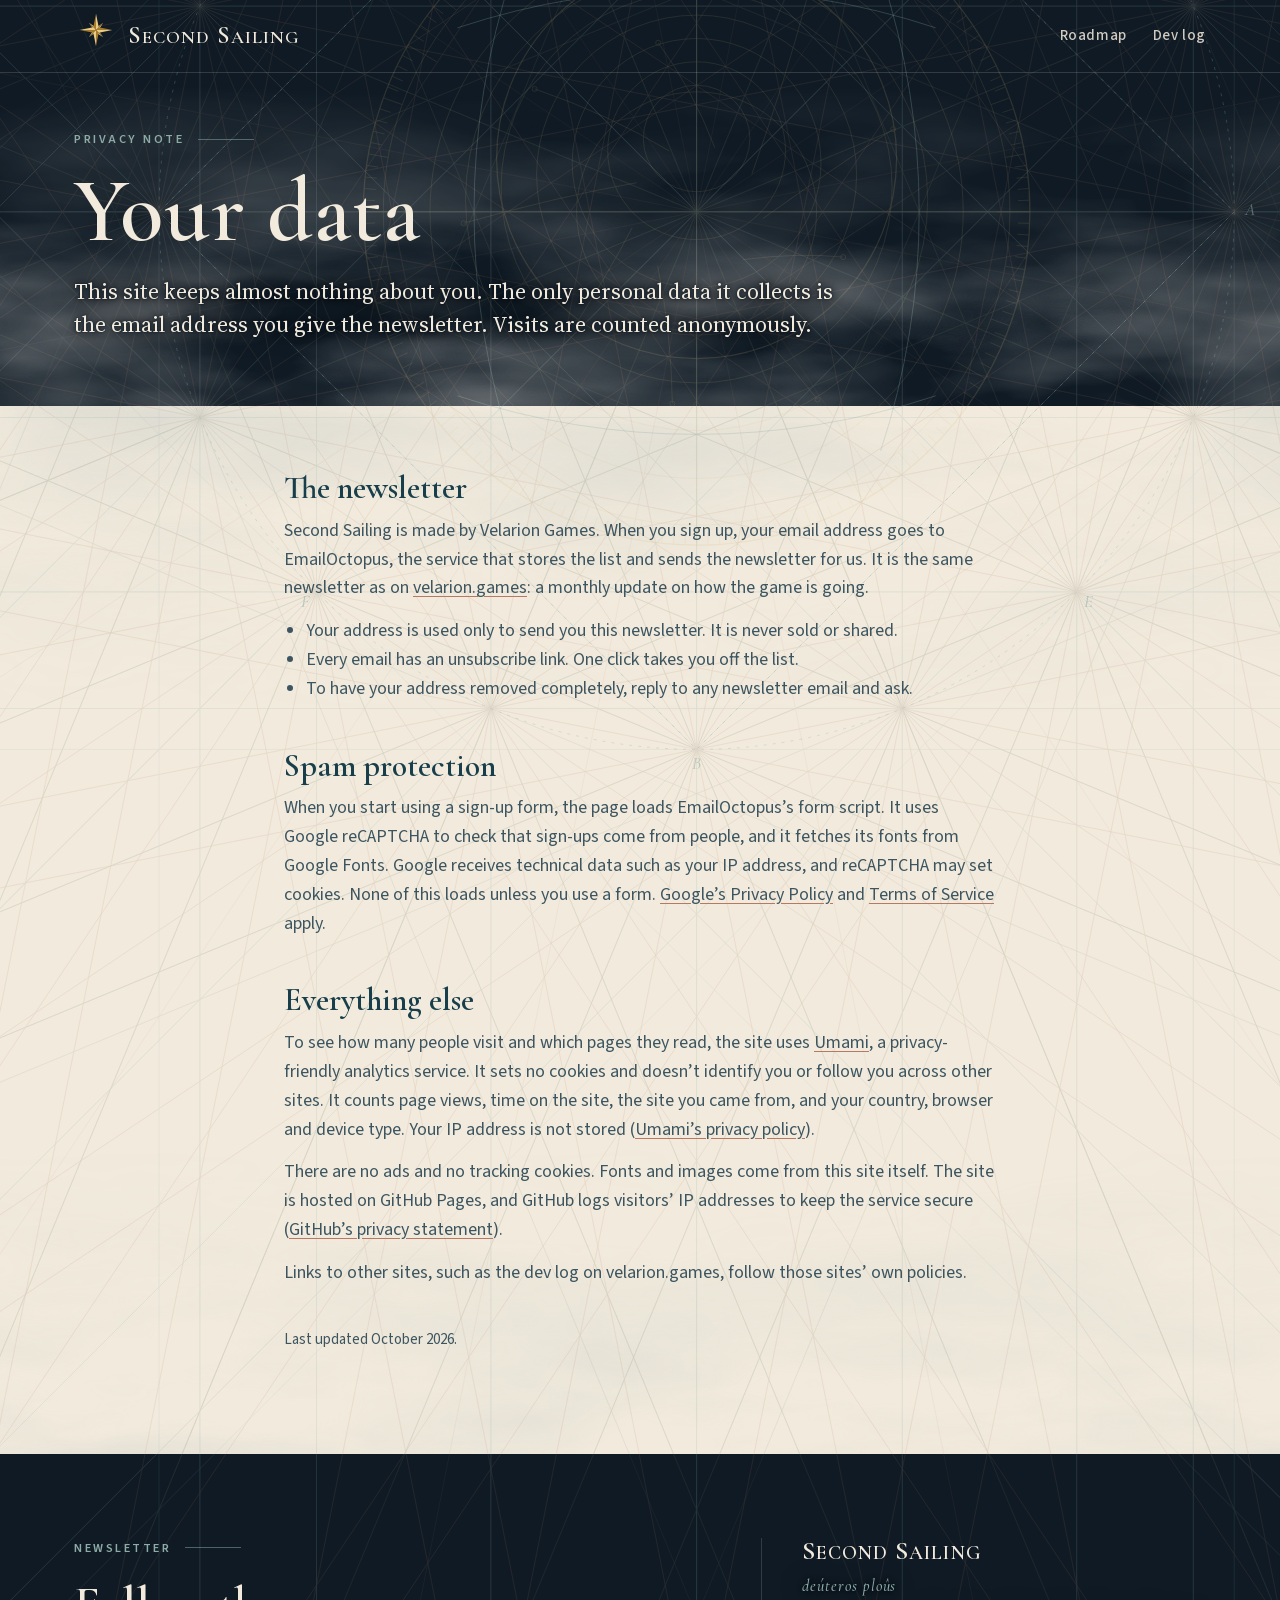
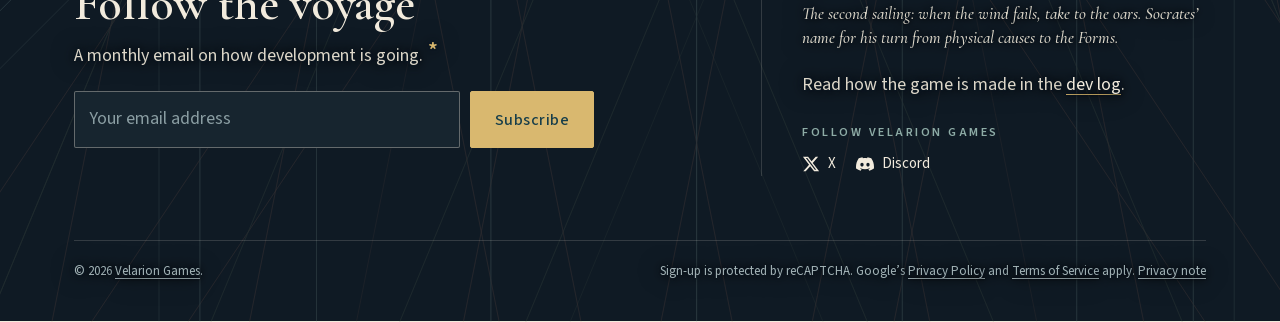
==== commit 0e73c23f: "Add the compass star to the header; title joins it when the header turns solid Co-Authored-By: Claud" ====
--- a/privacy.html
+++ b/privacy.html
@@ -39,7 +39,7 @@
 <header class="dark">
   <div class="mist" aria-hidden="true"><i class="a"></i><i class="b"></i></div>
   <div class="nav"><div class="in">
-    <a class="wordmark caps" href="./" aria-label="Second Sailing">S<i>econd</i> S<i>ailing</i></a>
+    <a class="wordmark caps" href="./" aria-label="Second Sailing"><svg class="star" viewBox="-50 -50 100 100" aria-hidden="true"><path d="M0-30 5-5 0 0z" transform="rotate(45)"/><path class="sh" d="M0-30-5-5 0 0z" transform="rotate(45)"/><path d="M0-30 5-5 0 0z" transform="rotate(135)"/><path class="sh" d="M0-30-5-5 0 0z" transform="rotate(135)"/><path d="M0-30 5-5 0 0z" transform="rotate(225)"/><path class="sh" d="M0-30-5-5 0 0z" transform="rotate(225)"/><path d="M0-30 5-5 0 0z" transform="rotate(315)"/><path class="sh" d="M0-30-5-5 0 0z" transform="rotate(315)"/><path d="M0-48 8-8 0 0z" transform="rotate(0)"/><path class="sh" d="M0-48-8-8 0 0z" transform="rotate(0)"/><path d="M0-48 8-8 0 0z" transform="rotate(90)"/><path class="sh" d="M0-48-8-8 0 0z" transform="rotate(90)"/><path d="M0-48 8-8 0 0z" transform="rotate(180)"/><path class="sh" d="M0-48-8-8 0 0z" transform="rotate(180)"/><path d="M0-48 8-8 0 0z" transform="rotate(270)"/><path class="sh" d="M0-48-8-8 0 0z" transform="rotate(270)"/><circle r="3.2"/></svg><span class="wm">S<i>econd</i> S<i>ailing</i></span></a>
     <nav aria-label="Main"><a href="roadmap.html">Roadmap</a><a href="https://velarion.games/devlog/index.html" target="_blank" rel="noopener">Dev log</a></nav>
   </div></div>
   <div class="head"><div class="in">
--- a/assets/css/site.css
+++ b/assets/css/site.css
@@ -49,11 +49,12 @@
 .nav{position:fixed;inset:0 0 auto 0;z-index:10;padding-top:env(safe-area-inset-top,0px);color:var(--linen);border-bottom:1px solid transparent;transition:background .3s,border-color .3s}
 .nav.solid{background:var(--ground);border-bottom-color:var(--rule-dark)}
 .nav .in{display:flex;justify-content:space-between;align-items:center;gap:16px;padding-block:16px}
-.wordmark{font:600 24px/1 var(--f-title);letter-spacing:.04em;text-decoration:none;white-space:nowrap}
+.wordmark{font:600 24px/1 var(--f-title);letter-spacing:.04em;text-decoration:none;white-space:nowrap;display:inline-flex;align-items:center;gap:12px}
+.wordmark .star{width:40px;height:40px;flex:none;fill:#E9CB86;overflow:visible}.wordmark .star .sh{fill:#A57B2E}.wordmark .star circle{fill:#A57B2E}
 .nav nav{display:flex;gap:26px;font-size:15px;font-weight:500;letter-spacing:.04em}
 .nav nav a{text-decoration:none;opacity:.85;white-space:nowrap}
 .nav nav a:hover,.nav nav a:focus-visible,.nav nav a[aria-current]{opacity:1;text-decoration:underline;text-underline-offset:5px;text-decoration-color:var(--light)}
-@media (max-width:520px){.wordmark{font-size:20px}.nav nav{gap:16px;font-size:14px}}
+@media (max-width:520px){.wordmark{font-size:20px;gap:10px}.wordmark .star{width:32px;height:32px}.nav nav{gap:16px;font-size:14px}}
 
 /* buttons */
 .btn{display:inline-flex;align-items:center;gap:10px;padding:13px 24px;font:500 16px var(--f-body);letter-spacing:.03em;text-decoration:none;border-radius:2px;cursor:pointer;border:1px solid;transition:background .2s,color .2s}
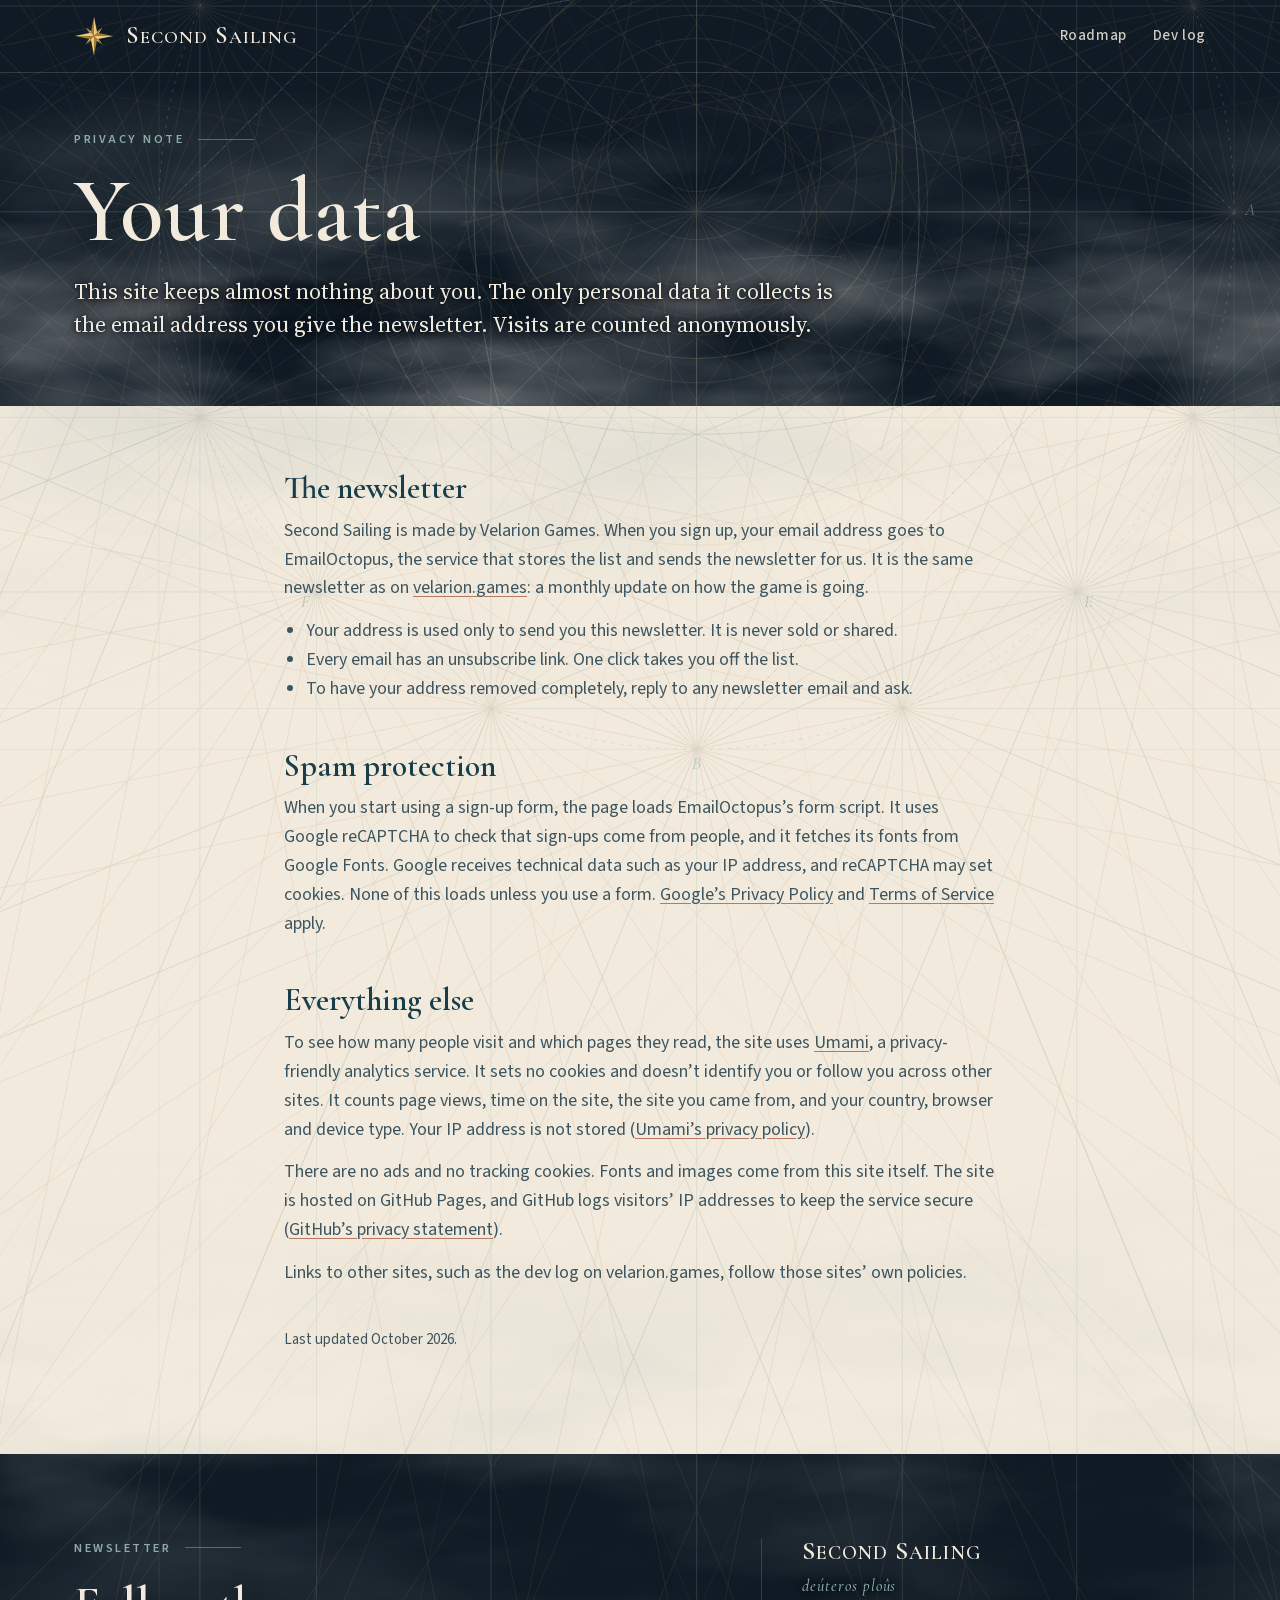
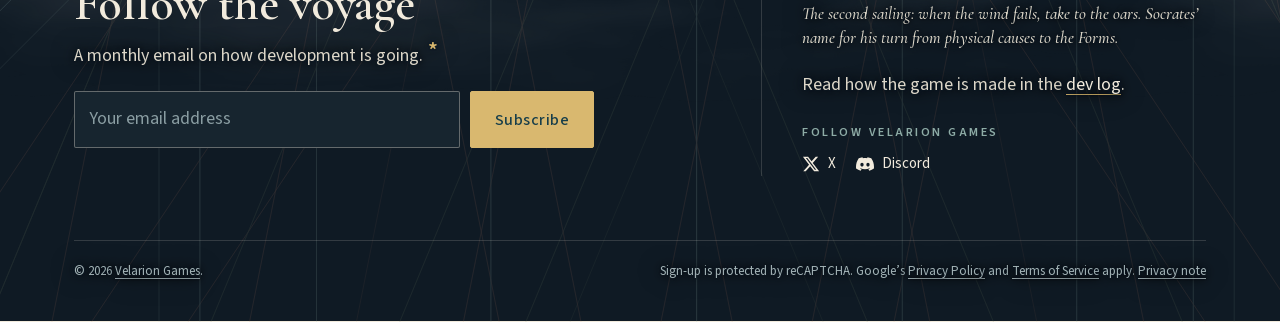
==== commit 56683ed1: "Fix header star centring: rename its class so the footnote .star offset no longer applies Co-Authore" ====
--- a/privacy.html
+++ b/privacy.html
@@ -39,7 +39,7 @@
 <header class="dark">
   <div class="mist" aria-hidden="true"><i class="a"></i><i class="b"></i></div>
   <div class="nav"><div class="in">
-    <a class="wordmark caps" href="./" aria-label="Second Sailing"><svg class="star" viewBox="-50 -50 100 100" aria-hidden="true"><path d="M0-30 5-5 0 0z" transform="rotate(45)"/><path class="sh" d="M0-30-5-5 0 0z" transform="rotate(45)"/><path d="M0-30 5-5 0 0z" transform="rotate(135)"/><path class="sh" d="M0-30-5-5 0 0z" transform="rotate(135)"/><path d="M0-30 5-5 0 0z" transform="rotate(225)"/><path class="sh" d="M0-30-5-5 0 0z" transform="rotate(225)"/><path d="M0-30 5-5 0 0z" transform="rotate(315)"/><path class="sh" d="M0-30-5-5 0 0z" transform="rotate(315)"/><path d="M0-48 8-8 0 0z" transform="rotate(0)"/><path class="sh" d="M0-48-8-8 0 0z" transform="rotate(0)"/><path d="M0-48 8-8 0 0z" transform="rotate(90)"/><path class="sh" d="M0-48-8-8 0 0z" transform="rotate(90)"/><path d="M0-48 8-8 0 0z" transform="rotate(180)"/><path class="sh" d="M0-48-8-8 0 0z" transform="rotate(180)"/><path d="M0-48 8-8 0 0z" transform="rotate(270)"/><path class="sh" d="M0-48-8-8 0 0z" transform="rotate(270)"/><circle r="3.2"/></svg><span class="wm">S<i>econd</i> S<i>ailing</i></span></a>
+    <a class="wordmark caps" href="./" aria-label="Second Sailing"><svg class="compass" viewBox="-50 -50 100 100" aria-hidden="true"><path d="M0-30 5-5 0 0z" transform="rotate(45)"/><path class="sh" d="M0-30-5-5 0 0z" transform="rotate(45)"/><path d="M0-30 5-5 0 0z" transform="rotate(135)"/><path class="sh" d="M0-30-5-5 0 0z" transform="rotate(135)"/><path d="M0-30 5-5 0 0z" transform="rotate(225)"/><path class="sh" d="M0-30-5-5 0 0z" transform="rotate(225)"/><path d="M0-30 5-5 0 0z" transform="rotate(315)"/><path class="sh" d="M0-30-5-5 0 0z" transform="rotate(315)"/><path d="M0-48 8-8 0 0z" transform="rotate(0)"/><path class="sh" d="M0-48-8-8 0 0z" transform="rotate(0)"/><path d="M0-48 8-8 0 0z" transform="rotate(90)"/><path class="sh" d="M0-48-8-8 0 0z" transform="rotate(90)"/><path d="M0-48 8-8 0 0z" transform="rotate(180)"/><path class="sh" d="M0-48-8-8 0 0z" transform="rotate(180)"/><path d="M0-48 8-8 0 0z" transform="rotate(270)"/><path class="sh" d="M0-48-8-8 0 0z" transform="rotate(270)"/><circle r="3.2"/></svg><span class="wm">S<i>econd</i> S<i>ailing</i></span></a>
     <nav aria-label="Main"><a href="roadmap.html">Roadmap</a><a href="https://velarion.games/devlog/index.html" target="_blank" rel="noopener">Dev log</a></nav>
   </div></div>
   <div class="head"><div class="in">
--- a/assets/css/site.css
+++ b/assets/css/site.css
@@ -50,11 +50,11 @@
 .nav.solid{background:var(--ground);border-bottom-color:var(--rule-dark)}
 .nav .in{display:flex;justify-content:space-between;align-items:center;gap:16px;padding-block:16px}
 .wordmark{font:600 24px/1 var(--f-title);letter-spacing:.04em;text-decoration:none;white-space:nowrap;display:inline-flex;align-items:center;gap:12px}
-.wordmark .star{width:40px;height:40px;flex:none;fill:#E9CB86;overflow:visible}.wordmark .star .sh{fill:#A57B2E}.wordmark .star circle{fill:#A57B2E}
+.wordmark .compass{width:40px;height:40px;flex:none;fill:#E9CB86;overflow:visible}.wordmark .compass .sh{fill:#A57B2E}.wordmark .compass circle{fill:#A57B2E}
 .nav nav{display:flex;gap:26px;font-size:15px;font-weight:500;letter-spacing:.04em}
 .nav nav a{text-decoration:none;opacity:.85;white-space:nowrap}
 .nav nav a:hover,.nav nav a:focus-visible,.nav nav a[aria-current]{opacity:1;text-decoration:underline;text-underline-offset:5px;text-decoration-color:var(--light)}
-@media (max-width:520px){.wordmark{font-size:20px;gap:10px}.wordmark .star{width:32px;height:32px}.nav nav{gap:16px;font-size:14px}}
+@media (max-width:520px){.wordmark{font-size:20px;gap:10px}.wordmark .compass{width:32px;height:32px}.nav nav{gap:16px;font-size:14px}}
 
 /* buttons */
 .btn{display:inline-flex;align-items:center;gap:10px;padding:13px 24px;font:500 16px var(--f-body);letter-spacing:.03em;text-decoration:none;border-radius:2px;cursor:pointer;border:1px solid;transition:background .2s,color .2s}
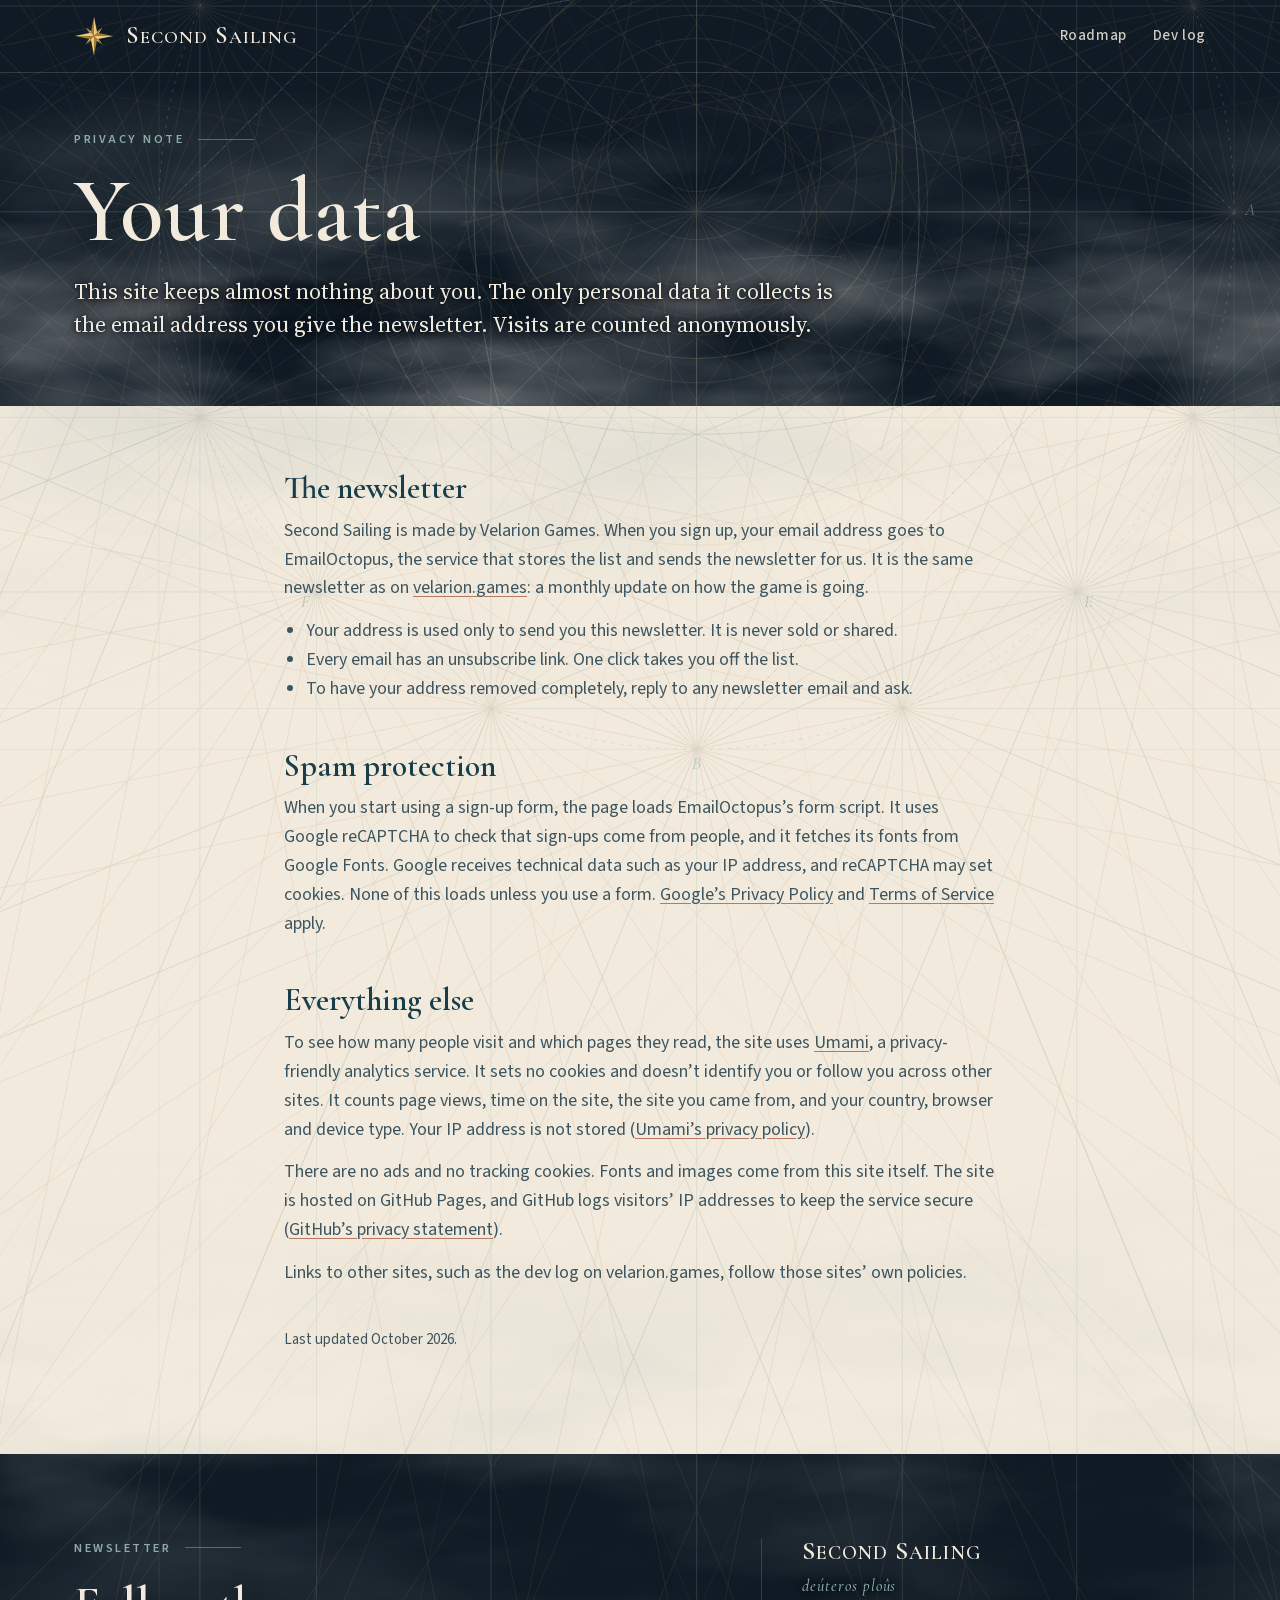
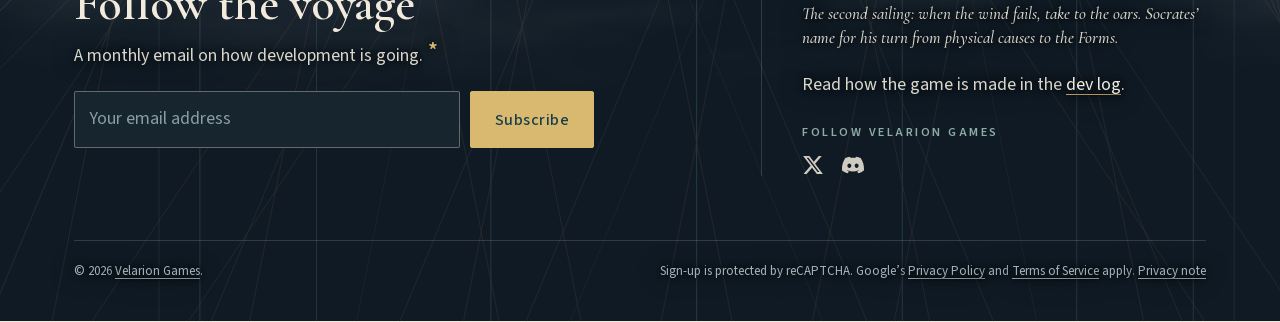
==== commit 9b53aa15: "Footer social: icons only; quote at about half size Co-Authored-By: Claude Opus 5.5 <noreply@anthrop" ====
--- a/privacy.html
+++ b/privacy.html
@@ -93,8 +93,8 @@
         <p>Read how the game is made in the <a href="https://velarion.games/devlog/index.html" target="_blank" rel="noopener">dev log</a>.</p>
         <div class="social">
           <span>Follow Velarion Games</span>
-          <a href="https://x.com/VelarionGames" target="_blank" rel="noopener" aria-label="Velarion Games on X"><svg viewBox="0 0 24 24" aria-hidden="true"><path fill="currentColor" d="M18.244 2.25h3.308l-7.227 8.26 8.502 11.24H16.17l-5.214-6.817L4.99 21.75H1.68l7.73-8.835L1.254 2.25H8.08l4.713 6.231zm-1.161 17.52h1.833L7.084 4.126H5.117z"/></svg>X</a>
-          <a href="https://discord.gg/VWsafFcXDW" target="_blank" rel="noopener" aria-label="Velarion Games on Discord"><svg viewBox="0 0 126.644 96" aria-hidden="true"><path fill="currentColor" d="M81.15,0c-1.2376,2.1973-2.3489,4.4704-3.3591,6.794-9.5975-1.4396-19.3718-1.4396-28.9945,0-.985-2.3236-2.1216-4.5967-3.3591-6.794-9.0166,1.5407-17.8059,4.2431-26.1405,8.0568C2.779,32.5304-1.6914,56.3725.5312,79.8863c9.6732,7.1476,20.5083,12.603,32.0505,16.0884,2.6014-3.4854,4.8998-7.1981,6.8698-11.0623-3.738-1.3891-7.3497-3.1318-10.8098-5.1523.9092-.6567,1.7932-1.3386,2.6519-1.9953,20.281,9.547,43.7696,9.547,64.0758,0,.8587.7072,1.7427,1.3891,2.6519,1.9953-3.4601,2.0457-7.0718,3.7632-10.835,5.1776,1.97,3.8642,4.2683,7.5769,6.8698,11.0623,11.5419-3.4854,22.3769-8.9156,32.0509-16.0631,2.626-27.2771-4.496-50.9172-18.817-71.8548C98.9811,4.2684,90.1918,1.5659,81.1752.0505l-.0252-.0505ZM42.2802,65.4144c-6.2383,0-11.4159-5.6575-11.4159-12.6535s4.9755-12.6788,11.3907-12.6788,11.5169,5.708,11.4159,12.6788c-.101,6.9708-5.026,12.6535-11.3907,12.6535ZM84.3576,65.4144c-6.2637,0-11.3907-5.6575-11.3907-12.6535s4.9755-12.6788,11.3907-12.6788,11.4917,5.708,11.3906,12.6788c-.101,6.9708-5.026,12.6535-11.3906,12.6535Z"/></svg>Discord</a>
+          <a href="https://x.com/VelarionGames" target="_blank" rel="noopener" aria-label="Velarion Games on X"><svg viewBox="0 0 24 24" aria-hidden="true"><path fill="currentColor" d="M18.244 2.25h3.308l-7.227 8.26 8.502 11.24H16.17l-5.214-6.817L4.99 21.75H1.68l7.73-8.835L1.254 2.25H8.08l4.713 6.231zm-1.161 17.52h1.833L7.084 4.126H5.117z"/></svg></a>
+          <a href="https://discord.gg/VWsafFcXDW" target="_blank" rel="noopener" aria-label="Velarion Games on Discord"><svg viewBox="0 0 126.644 96" aria-hidden="true"><path fill="currentColor" d="M81.15,0c-1.2376,2.1973-2.3489,4.4704-3.3591,6.794-9.5975-1.4396-19.3718-1.4396-28.9945,0-.985-2.3236-2.1216-4.5967-3.3591-6.794-9.0166,1.5407-17.8059,4.2431-26.1405,8.0568C2.779,32.5304-1.6914,56.3725.5312,79.8863c9.6732,7.1476,20.5083,12.603,32.0505,16.0884,2.6014-3.4854,4.8998-7.1981,6.8698-11.0623-3.738-1.3891-7.3497-3.1318-10.8098-5.1523.9092-.6567,1.7932-1.3386,2.6519-1.9953,20.281,9.547,43.7696,9.547,64.0758,0,.8587.7072,1.7427,1.3891,2.6519,1.9953-3.4601,2.0457-7.0718,3.7632-10.835,5.1776,1.97,3.8642,4.2683,7.5769,6.8698,11.0623,11.5419-3.4854,22.3769-8.9156,32.0509-16.0631,2.626-27.2771-4.496-50.9172-18.817-71.8548C98.9811,4.2684,90.1918,1.5659,81.1752.0505l-.0252-.0505ZM42.2802,65.4144c-6.2383,0-11.4159-5.6575-11.4159-12.6535s4.9755-12.6788,11.3907-12.6788,11.5169,5.708,11.4159,12.6788c-.101,6.9708-5.026,12.6535-11.3907,12.6535ZM84.3576,65.4144c-6.2637,0-11.3907-5.6575-11.3907-12.6535s4.9755-12.6788,11.3907-12.6788,11.4917,5.708,11.3906,12.6788c-.101,6.9708-5.026,12.6535-11.3906,12.6535Z"/></svg></a>
         </div>
       </div>
     </div>
--- a/assets/css/site.css
+++ b/assets/css/site.css
@@ -93,11 +93,11 @@
 .studio a{color:var(--linen);text-decoration-color:var(--light);text-underline-offset:4px}
 .gloss{font:500 italic 17px/1.45 var(--f-title);color:var(--linen-mute);margin:0 0 4px}
 .gloss b{font:500 italic 16px/1 var(--f-title);letter-spacing:.06em;color:var(--mist);display:block;margin-bottom:8px}
-.social{display:flex;flex-wrap:wrap;align-items:center;gap:10px 20px;margin-top:22px;font-size:15px;color:var(--linen-mute)}
+.social{display:flex;flex-wrap:wrap;align-items:center;gap:12px 18px;margin-top:22px;font-size:15px;color:var(--linen-mute)}
 .social span{flex-basis:100%;font-size:12.5px;letter-spacing:.2em;text-transform:uppercase;font-weight:600;color:var(--mist)}
 .social a{display:inline-flex;align-items:center;gap:8px;color:var(--linen);text-decoration:none}
-.social a:hover{text-decoration:underline;text-decoration-color:var(--light);text-underline-offset:4px}
-.social svg{width:18px;height:18px}
+.social a{opacity:.85;transition:opacity .2s,color .2s}.social a:hover,.social a:focus-visible{opacity:1;color:var(--light)}
+.social svg{width:22px;height:22px}
 .legal{display:flex;justify-content:space-between;flex-wrap:wrap;gap:10px 24px;margin-top:64px;padding-top:20px;border-top:1px solid var(--rule-dark);font-size:13px;color:var(--quiet)}
 .legal a{color:var(--quiet);text-underline-offset:3px}
 .legal a:hover{color:var(--linen)}
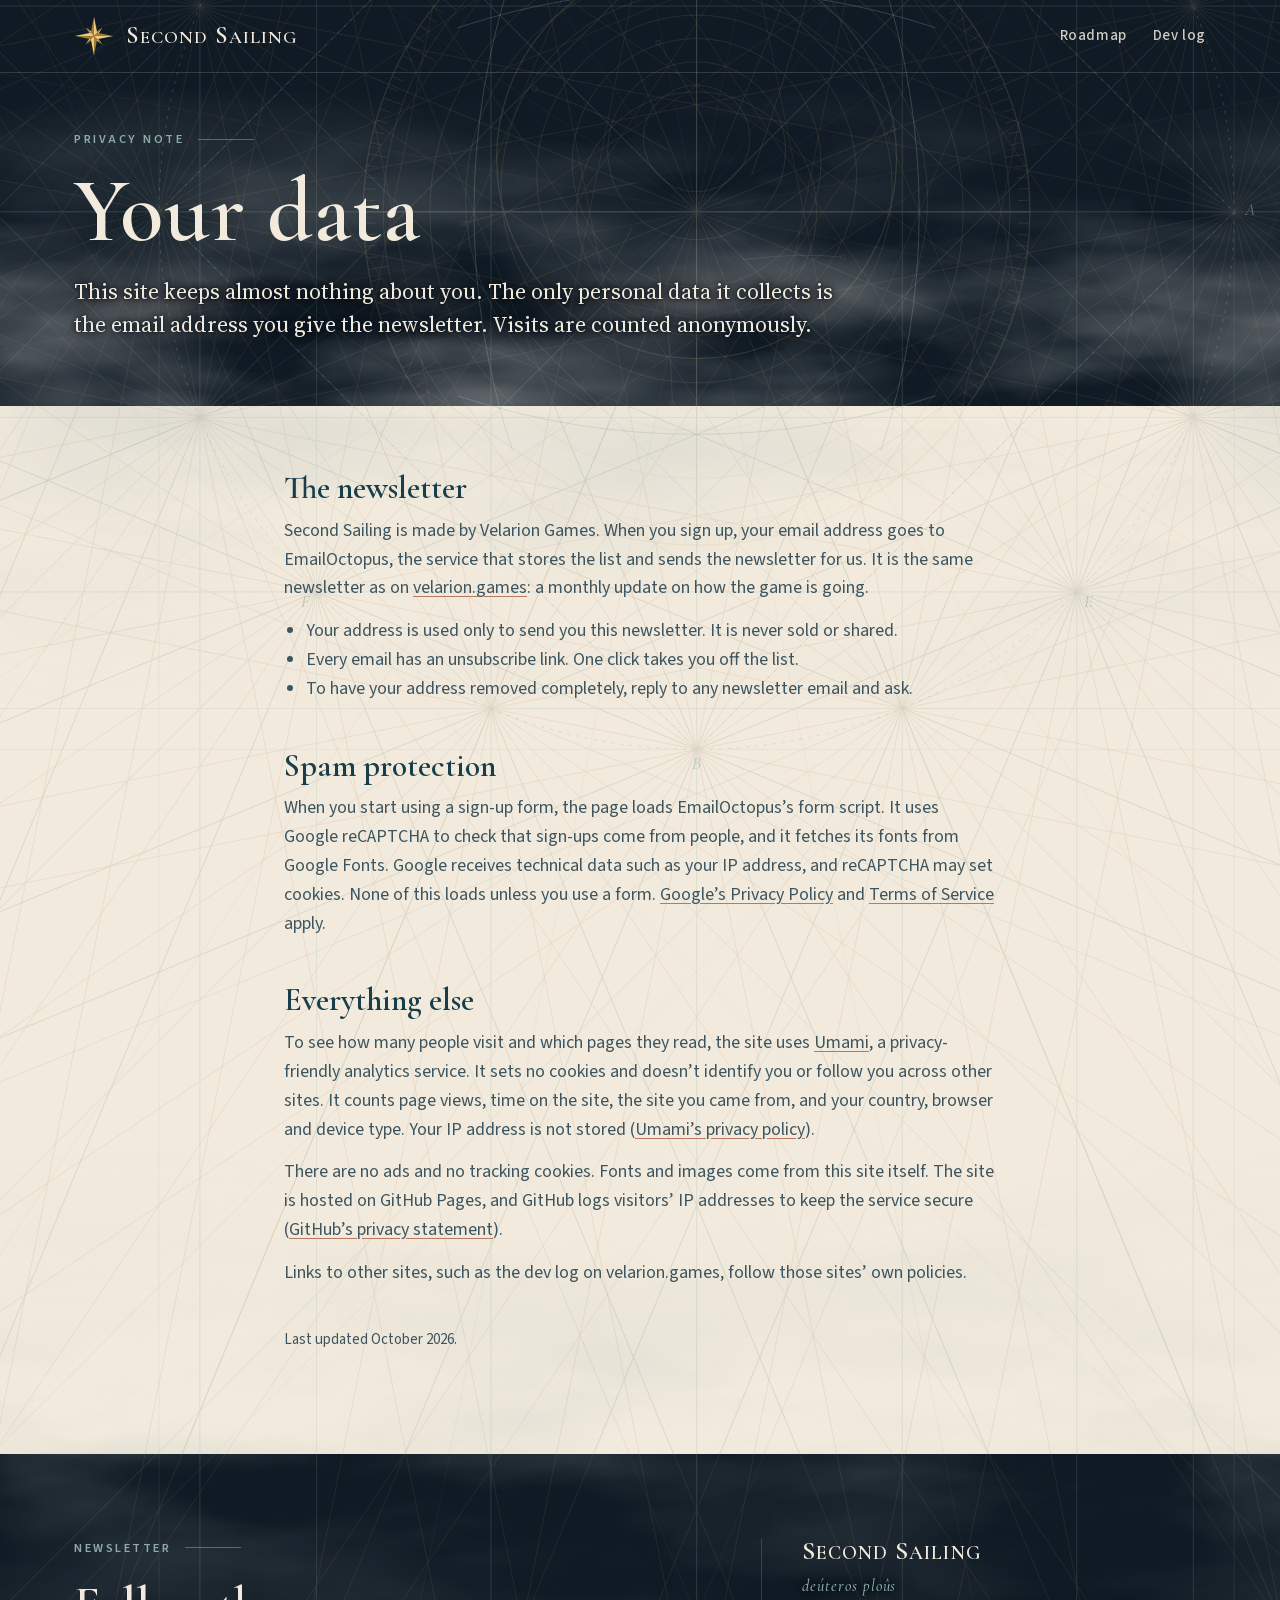
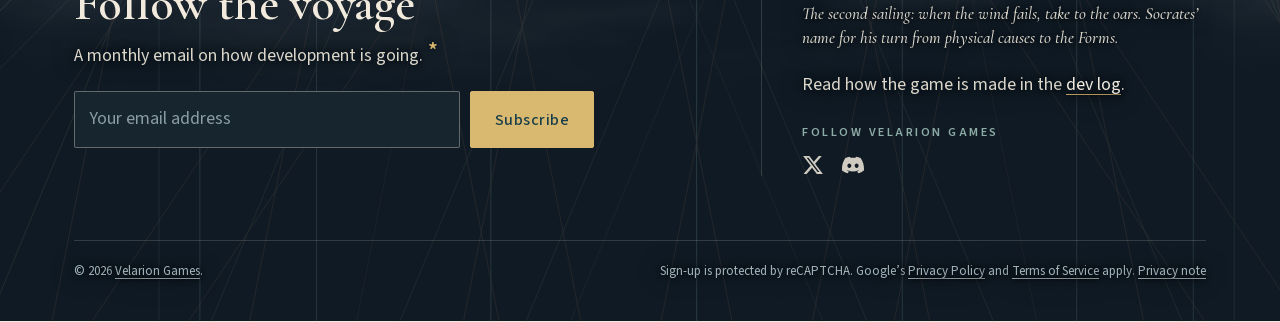
==== commit 24ed79be: "Titles and previews: a peaceful island empire and city builder Co-Authored-By: Claude Opus 5.5 <nore" ====
--- a/privacy.html
+++ b/privacy.html
@@ -15,12 +15,12 @@
 <meta property="og:type" content="website">
 <meta property="og:site_name" content="Second Sailing">
 <meta property="og:url" content="https://secondsailinggame.com/privacy.html">
-<meta property="og:title" content="Privacy · Second Sailing, a peaceful island empire builder game">
+<meta property="og:title" content="Privacy · Second Sailing, a peaceful island empire and city builder">
 <meta property="og:description" content="What the Second Sailing website stores about you.">
 <meta property="og:image" content="https://secondsailinggame.com/assets/img/og-card-capsule.jpg?v=3">
 <meta property="og:image:width" content="1200">
 <meta property="og:image:height" content="630">
-<meta property="og:image:alt" content="Second Sailing, a peaceful island empire builder game, by Velarion Games">
+<meta property="og:image:alt" content="Second Sailing, a peaceful island empire and city builder, by Velarion Games">
 <meta name="twitter:card" content="summary_large_image">
 <meta name="twitter:site" content="@VelarionGames">
 <link rel="preload" href="assets/fonts/cormorant-garamond.woff2" as="font" type="font/woff2" crossorigin>
